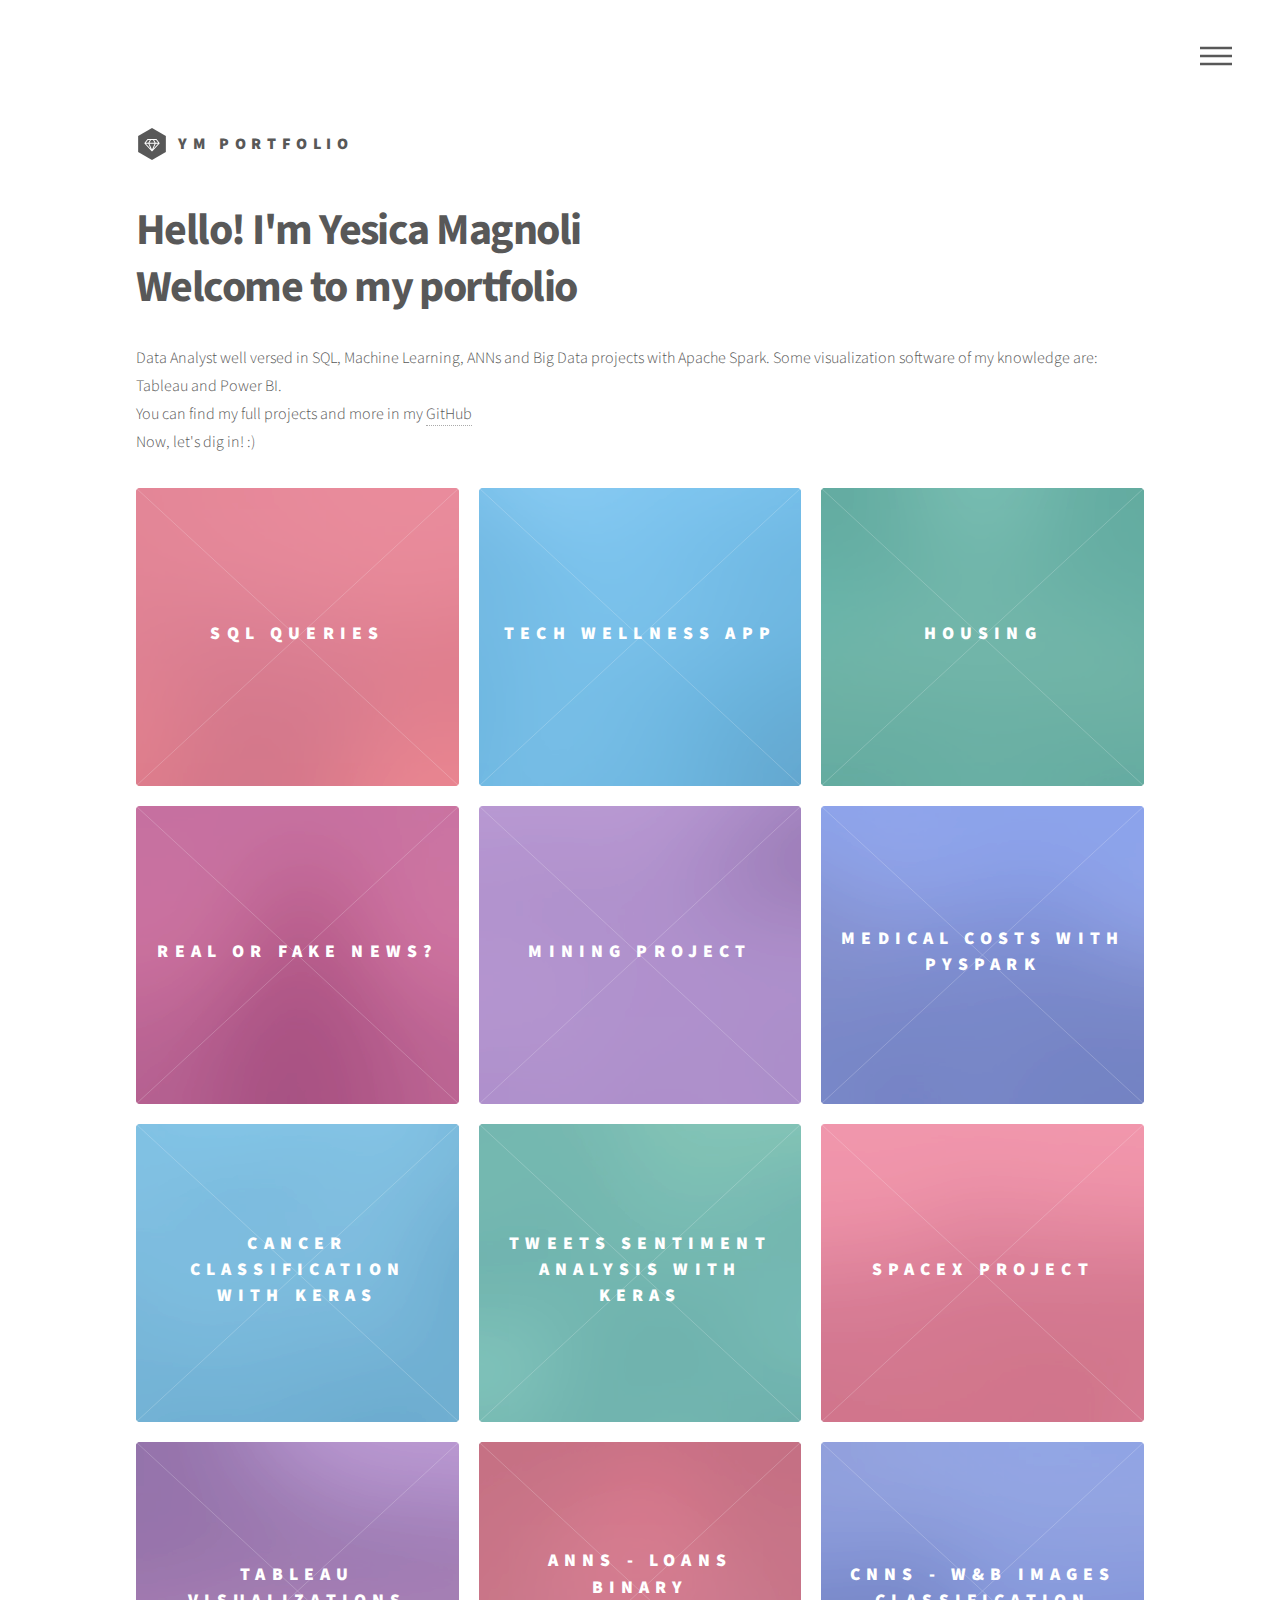
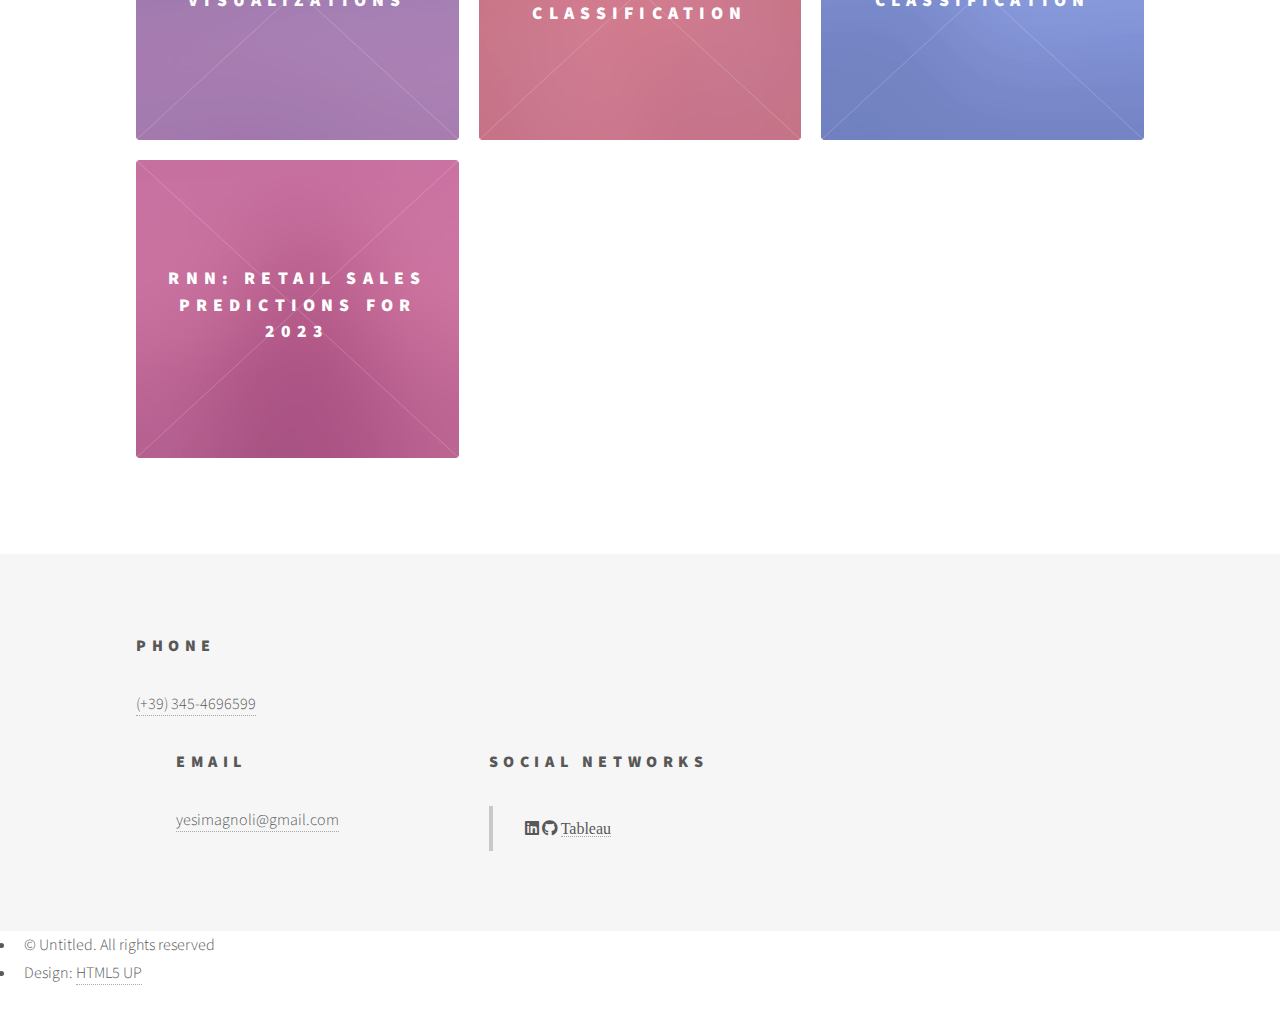
==== index.html @ 91a892dd "Page" ====
<!DOCTYPE HTML>
<!--
	Phantom by HTML5 UP
	html5up.net | @ajlkn
	Free for personal and commercial use under the CCA 3.0 license (html5up.net/license)
-->
<html>
	<head>
		<title>Yesica Magnoli Portfolio</title>
		<meta charset="utf-8" />
		<meta name="viewport" content="width=device-width, initial-scale=1, user-scalable=no" />
		<link rel="stylesheet" href="assets/css/main.css" />
		<noscript><link rel="stylesheet" href="assets/css/noscript.css" /></noscript>
	</head>
	<body class="is-preload">
		<!-- Wrapper -->
			<div id="wrapper">

				<!-- Header -->
					<header id="header">
						<div class="inner">

							<!-- Logo -->
								<a href="index.html" class="logo">
									<span class="symbol"><img src="images/logo.svg" alt="" /></span><span class="title">YM Portfolio</span>
								</a>

							<!-- Nav -->
								<nav>
									<ul>
										<li><a href="#menu">Menu</a></li>
									</ul>
								</nav>

						</div>
					</header>

				<!-- Menu -->
					<nav id="menu">
						<h2>Menu</h2>
						<ul>
							<li><a href="index.html">Home</a></li>
							<li><a href="generic.html">About Me</a></li>
						</ul>
					</nav>

				<!-- Main -->
					<div id="main">
						<div class="inner">
							<header>
								<h1>Hello! I'm Yesica Magnoli<br />
									Welcome to my portfolio</h1>
								<p>Data Analyst well versed in SQL, Machine Learning, ANNs and Big Data projects with Apache Spark. Some visualization software of my knowledge are: Tableau and Power BI. <br />
								   You can find my full projects and more in my  <a href="https://github.com/Yesimg">GitHub</a> <br />
								   Now, let's dig in! :)</p>
							</header>
							<section class="tiles">
								<article class="style1">
									<span class="image">
										<img src="images/pic01.jpg" alt="" />
									</span>
									<a href="https://github.com/Yesimg/SQL_ChicagoCity/blob/main/ChicagoCity_queries.ipynb">
										<h2>SQL queries</h2>
										<div class="content">
											<p>In this project, I executed SQL queries, create a temporary view and a store procedure to get insights from 3 different databases from Chicago's Data Portal. </p>
										</div>
									</a>
								</article>
								<article class="style2">
									<span class="image">
										<img src="images/pic02.jpg" alt="" />
									</span>
									<a href="https://www.canva.com/design/DAFQISR_70w/aZ9Xr3M0zJnfP-_4Nzmlng/view?website#4:tech-wellness-app-to-be-your-best">
										<h2>Tech Wellness App</h2>
										<div class="content">
											<p>To discover new growth opportunities for the company, I analized some smart devices to gain insight into how consumers are using them. <br />
											Please, follow the link at the end of the presentation to access to the full project in GitHub.	
											</p> 
										</div>
									</a>
								</article>
								<article class="style3">
									<span class="image">
										<img src="images/pic03.jpg" alt="" />
									</span>
									<a href="https://www.canva.com/design/DAFQI4c5pAg/3-Zy1p-jONDbhil_pax_Xg/view?utm_content=DAFQI4c5pAg&utm_campaign=designshare&utm_medium=link&utm_source=publishsharelink">
										<h2>Housing</h2>
										<div class="content">
											<p>In this project, I made an ANNs to predict houses price with Keras. I used EDA, Feature Engineering and Preprocessing techniques as well as some visualization techniques such as maps with Folium library to do some exploration.</p>
										</div>
									</a>
								</article>
								<article class="style4">
									<span class="image">
										<img src="images/pic04.jpg" alt="" />
									</span>
									<a href="https://github.com/Yesimg/Fake-Real-News_NLP">
										<h2>Real or Fake News?</h2>
										<div class="content">
											<p>This is a classification project and used some NLP Analysis. The objective was to develop a machine learning model to identify when a news article might be fake news.</p>
										</div>
									</a>
								</article>
								<article class="style5">
									<span class="image">
										<img src="images/pic05.jpg" alt="" />
									</span>
									<a href="https://github.com/Yesimg/Mining-Project/blob/main/Mining-Quality-Prediction_.ipynb">
										<h2>Mining Project</h2>
										<div class="content">
											<p>Mining Quality using Machine & Deep Learning to predict the % of Silica Concentrate in the iron ore concentrate per minute.</p>
										</div>
									</a>
								</article>
								<article class="style6">
									<span class="image">
										<img src="images/pic06.jpg" alt="" />
									</span>
									<a href="https://github.com/Yesimg/Projects_with_PySparks/blob/main/Spark-MLib-Binary-Class-Case.ipynb">
										<h2>Medical costs with PySpark</h2>
										<div class="content">
											<p>This project was made in Databricks using PySpark, MLlib and SQL's spark functions. It is a Binary Classification Problem where we tried to predict if the a person's medical costs would be higher of 50.000$ or not.</p>
										</div>
									</a>
								</article>
								<article class="style2">
									<span class="image">
										<img src="images/pic07.jpg" alt="" />
									</span>
									<a href="https://github.com/Yesimg/Keras_Classification">
										<h2>Cancer Classification with Keras</h2>
										<div class="content">
											<p>Based in a real dataset of cell from breast mass, the objective was to predict Bening or Malignant cells</p>
										</div>
									</a>
								</article>
								<article class="style3">
									<span class="image">
										<img src="images/pic08.jpg" alt="" />
									</span>
									<a href="https://github.com/Yesimg/NLP_practices">
										<h2>Tweets Sentiment Analysis with Keras</h2>
										<div class="content">
											<p>In this project I used further NLP analysis. Given a message and an entity, the task is to judge the sentiment of the message about the entity. I used ANNs for prediction</p>
										</div>
									</a>
								</article>
								<article class="style1">
									<span class="image">
										<img src="images/pic09.jpg" alt="" />
									</span>
									<a href="https://github.com/Yesimg/SpaceX_Project">
										<h2>SpaceX Project</h2>
										<div class="content">
											<p>This was my final project for the IBM Data Science certification. I made EDA with SQL and interactive visual analytics using Folium and Plotly Dash. Finally, performed predictive analysis using classification models </p>
										</div>
									</a>
								</article>
								<article class="style5">
									<span class="image">
										<img src="images/pic10.jpg" alt="" />
									</span>
									<a href="https://public.tableau.com/app/profile/yesica1402">
										<h2>Tableau Visualizations</h2>
										<div class="content">
											<p>This is my Tableau profile where you can find my visualization's projects.</p>
										</div>
									</a>
								</article>
								<article class="style1">
									<span class="image">
										<img src="images/pic11.jpg" alt="" />
									</span>
									<a href="https://github.com/Yesimg/Keras_Classification/blob/main/Loans-Keras-Project-Exercise.ipynb">
										<h2>ANNs - Loans Binary Classification </h2>
										<div class="content">
											<p>This was my first project regards to Deep Learning course. The overall goal is to predict if people are going to fully paid their loans or not (it is a binary class problem). </p>
										</div>
									</a>
								</article>
								<article class="style6">
									<span class="image">
										<img src="images/pic12.jpg" alt="" />
									</span>
									<a href="https://github.com/Yesimg/Keras_Classification/blob/main/Keras-CNN-MNIST.ipynb">
										<h2>CNNs - W&B Images Classification </h2>
										<div class="content">
											<p>This is an activity using Convulsional Neural Network where we try to predict the number of a given image. </p>
										</div>
									</a>
								</article>
								<article class="style4">
									<span class="image">
										<img src="images/pic04.jpg" alt="" />
									</span>
									<a href="https://github.com/Yesimg/RNN/blob/main/RNN-Retail-Sales.ipynb">
										<h2>RNN: Retail Sales Predictions for 2023</h2>
										<div class="content">
											<p>This is a Recurrent Neural Network project to predict the sales in 2023 from Monthly Retail Trade Survey: Clothing and Clothing Accessory Stores </p>
										</div>
									</a>
									
								</article>
									</a>
								</article>
							</section>
						</div>
					</div>

				<!-- Footer -->
					<footer id="footer">
						<div class="inner">
							<section>
								<h3>Phone</h3>
								<p><a href="#">(+39) 345-4696599</a></p>
								<p></p>	
							</section>
							<section>
								<h3>Email</h3>
								<p><a href="#">yesimagnoli@gmail.com</a></p>
							</section>
							<section>

								<h3>Social Networks</h3> 					
								<div class="icons alt">
									<blockquote>
									<a href="https://www.linkedin.com/in/yesica-magnoli/" class="icon brands alt fa-linkedin"><span class="label">LinkedIn</span></a>
									<a href="https://github.com/Yesimg" class="icon brands alt fa-github"><span class="label">GitHub</span></a>
									<a href="https://public.tableau.com/app/profile/yesica1402" class="fab fa-tableau"><span class="label">Tableau</span></a>
									
									</blockquote>
								</div>
							</section>
					</footer>

				<!-- Copyright -->
						<div id="copyright">
							<ul><li>&copy; Untitled. All rights reserved</li><li>Design: <a href="http://html5up.net">HTML5 UP</a></li></ul>
						</div>

			</div>

		<!-- Scripts -->
			<script src="assets/js/jquery.min.js"></script>
			<script src="assets/js/browser.min.js"></script>
			<script src="assets/js/breakpoints.min.js"></script>
			<script src="assets/js/util.js"></script>
			<script src="assets/js/main.js"></script>

	</body>
</html>
---- assets/css/main.css ----
@import url(fontawesome-all.min.css);
@import url("https://fonts.googleapis.com/css?family=Source+Sans+Pro:300,700,900");

/*
	Phantom by HTML5 UP
	html5up.net | @ajlkn
	Free for personal and commercial use under the CCA 3.0 license (html5up.net/license)
*/

html, body, div, span, applet, object,
iframe, h1, h2, h3, h4, h5, h6, p, blockquote,
pre, a, abbr, acronym, address, big, cite,
code, del, dfn, em, img, ins, kbd, q, s, samp,
small, strike, strong, sub, sup, tt, var, b,
u, i, center, dl, dt, dd, ol, ul, li, fieldset,
form, label, legend, table, caption, tbody,
tfoot, thead, tr, th, td, article, aside,
canvas, details, embed, figure, figcaption,
footer, header, hgroup, menu, nav, output, ruby,
section, summary, time, mark, audio, video {
	margin: 0;
	padding: 0;
	border: 0;
	font-size: 100%;
	font: inherit;
	vertical-align: baseline;}

article, aside, details, figcaption, figure,
footer, header, hgroup, menu, nav, section {
	display: block;}

body {
	line-height: 1;
}

ol, ul {
	list-style: none;
}

blockquote, q {
	quotes: none;
}

	blockquote:before, blockquote:after, q:before, q:after {
		content: '';
		content: none;
	}

table {
	border-collapse: collapse;
	border-spacing: 0;
}

body {
	-webkit-text-size-adjust: none;
}

mark {
	background-color: transparent;
	color: inherit;
}

input::-moz-focus-inner {
	border: 0;
	padding: 0;
}

input, select, textarea {
	-moz-appearance: none;
	-webkit-appearance: none;
	-ms-appearance: none;
	appearance: none;
}

/* Basic */

	@-ms-viewport {
		width: device-width;
	}

	body {
		-ms-overflow-style: scrollbar;
	}

	@media screen and (max-width: 480px) {

		html, body {
			min-width: 320px;
		}

	}

	html {
		box-sizing: border-box;
	}

	*, *:before, *:after {
		box-sizing: inherit;
	}

	body {
		background: #ffffff;
	}

		body.is-preload *, body.is-preload *:before, body.is-preload *:after {
			-moz-animation: none !important;
			-webkit-animation: none !important;
			-ms-animation: none !important;
			animation: none !important;
			-moz-transition: none !important;
			-webkit-transition: none !important;
			-ms-transition: none !important;
			transition: none !important;
		}

/* Type */

	body, input, select, textarea {
		color: #585858;
		font-family: "Source Sans Pro", Helvetica, sans-serif;
		font-size: 16pt;
		font-weight: 300;
		line-height: 1.75;
	}

		@media screen and (max-width: 1680px) {

			body, input, select, textarea {
				font-size: 14pt;
			}

		}

		@media screen and (max-width: 1280px) {

			body, input, select, textarea {
				font-size: 12pt;
			}

		}

	a {
		-moz-transition: border-bottom-color 0.2s ease, color 0.2s ease;
		-webkit-transition: border-bottom-color 0.2s ease, color 0.2s ease;
		-ms-transition: border-bottom-color 0.2s ease, color 0.2s ease;
		transition: border-bottom-color 0.2s ease, color 0.2s ease;
		text-decoration: none;
		color: #585858;
		border-bottom: dotted 1px rgba(88, 88, 88, 0.5);
	}

		a:hover {
			border-bottom-color: transparent;
			color: #f2849e !important;
		}

	strong, b {
		font-weight: 900;
	}

	em, i {
		font-style: italic;
	}

	p {
		margin: 0 0 2em 0;
	}

	h1 {
		font-size: 2.75em;
		font-weight: 700;
		line-height: 1.3;
		margin: 0 0 1em 0;
		letter-spacing: -0.035em;
	}

		h1 a {
			color: inherit;
		}

		@media screen and (max-width: 736px) {

			h1 {
				font-size: 2em;
				margin: 0 0 1em 0;
			}

		}

		@media screen and (max-width: 360px) {

			h1 {
				font-size: 1.75em;
			}

		}

	h2, h3, h4, h5, h6 {
		font-weight: 900;
		line-height: 1.5;
		margin: 0 0 2em 0;
		text-transform: uppercase;
		letter-spacing: 0.35em;
	}

		h2 a, h3 a, h4 a, h5 a, h6 a {
			color: inherit;
		}

	h2 {
		font-size: 1.1em;
	}

	h3 {
		font-size: 1em;
	}

	h4 {
		font-size: 0.8em;
	}

	h5 {
		font-size: 0.8em;
	}

	h6 {
		font-size: 0.8em;
	}

	@media screen and (max-width: 980px) {

		h1 br, h2 br, h3 br, h4 br, h5 br, h6 br {
			display: none;
		}

	}

	@media screen and (max-width: 736px) {

		h2 {
			font-size: 1em;
		}

		h3 {
			font-size: 0.8em;
		}

	}

	sub {
		font-size: 0.8em;
		position: relative;
		top: 0.5em;
	}

	sup {
		font-size: 0.8em;
		position: relative;
		top: -0.5em;
	}

	blockquote {
		border-left: solid 4px #c9c9c9;
		font-style: italic;
		margin: 0 0 2em 0;
		padding: 0.5em 0 0.5em 2em;
	}

	code {
		background: rgba(144, 144, 144, 0.075);
		border-radius: 4px;
		border: solid 1px #c9c9c9;
		font-family: "Courier New", monospace;
		font-size: 0.9em;
		margin: 0 0.25em;
		padding: 0.25em 0.65em;
	}

	pre {
		-webkit-overflow-scrolling: touch;
		font-family: "Courier New", monospace;
		font-size: 0.9em;
		margin: 0 0 2em 0;
	}

		pre code {
			display: block;
			line-height: 1.75;
			padding: 1em 1.5em;
			overflow-x: auto;
		}

	hr {
		border: 0;
		border-bottom: solid 1px #c9c9c9;
		margin: 2em 0;
	}

		hr.major {
			margin: 3em 0;
		}

	.align-left {
		text-align: left;
	}

	.align-center {
		text-align: center;
	}

	.align-right {
		text-align: right;
	}

/* Row */

	.row {
		display: flex;
		flex-wrap: wrap;
		box-sizing: border-box;
		align-items: stretch;
	}

		.row > * {
			box-sizing: border-box;
		}

		.row.gtr-uniform > * > :last-child {
			margin-bottom: 0;
		}

		.row.aln-left {
			justify-content: flex-start;
		}

		.row.aln-center {
			justify-content: center;
		}

		.row.aln-right {
			justify-content: flex-end;
		}

		.row.aln-top {
			align-items: flex-start;
		}

		.row.aln-middle {
			align-items: center;
		}

		.row.aln-bottom {
			align-items: flex-end;
		}

		.row > .imp {
			order: -1;
		}

		.row > .col-1 {
			width: 8.33333%;
		}

		.row > .off-1 {
			margin-left: 8.33333%;
		}

		.row > .col-2 {
			width: 16.66667%;
		}

		.row > .off-2 {
			margin-left: 16.66667%;
		}

		.row > .col-3 {
			width: 25%;
		}

		.row > .off-3 {
			margin-left: 25%;
		}

		.row > .col-4 {
			width: 33.33333%;
		}

		.row > .off-4 {
			margin-left: 33.33333%;
		}

		.row > .col-5 {
			width: 41.66667%;
		}

		.row > .off-5 {
			margin-left: 41.66667%;
		}

		.row > .col-6 {
			width: 50%;
		}

		.row > .off-6 {
			margin-left: 50%;
		}

		.row > .col-7 {
			width: 58.33333%;
		}

		.row > .off-7 {
			margin-left: 58.33333%;
		}

		.row > .col-8 {
			width: 66.66667%;
		}

		.row > .off-8 {
			margin-left: 66.66667%;
		}

		.row > .col-9 {
			width: 75%;
		}

		.row > .off-9 {
			margin-left: 75%;
		}

		.row > .col-10 {
			width: 83.33333%;
		}

		.row > .off-10 {
			margin-left: 83.33333%;
		}

		.row > .col-11 {
			width: 91.66667%;
		}

		.row > .off-11 {
			margin-left: 91.66667%;
		}

		.row > .col-12 {
			width: 100%;
		}

		.row > .off-12 {
			margin-left: 100%;
		}

		.row.gtr-0 {
			margin-top: 0;
			margin-left: 0em;
		}

			.row.gtr-0 > * {
				padding: 0 0 0 0em;
			}

			.row.gtr-0.gtr-uniform {
				margin-top: 0em;
			}

				.row.gtr-0.gtr-uniform > * {
					padding-top: 0em;
				}

		.row.gtr-25 {
			margin-top: 0;
			margin-left: -0.5em;
		}

			.row.gtr-25 > * {
				padding: 0 0 0 0.5em;
			}

			.row.gtr-25.gtr-uniform {
				margin-top: -0.5em;
			}

				.row.gtr-25.gtr-uniform > * {
					padding-top: 0.5em;
				}

		.row.gtr-50 {
			margin-top: 0;
			margin-left: -1em;
		}

			.row.gtr-50 > * {
				padding: 0 0 0 1em;
			}

			.row.gtr-50.gtr-uniform {
				margin-top: -1em;
			}

				.row.gtr-50.gtr-uniform > * {
					padding-top: 1em;
				}

		.row {
			margin-top: 0;
			margin-left: -2em;
		}

			.row > * {
				padding: 0 0 0 2em;
			}

			.row.gtr-uniform {
				margin-top: -2em;
			}

				.row.gtr-uniform > * {
					padding-top: 2em;
				}

		.row.gtr-150 {
			margin-top: 0;
			margin-left: -3em;
		}

			.row.gtr-150 > * {
				padding: 0 0 0 3em;
			}

			.row.gtr-150.gtr-uniform {
				margin-top: -3em;
			}

				.row.gtr-150.gtr-uniform > * {
					padding-top: 3em;
				}

		.row.gtr-200 {
			margin-top: 0;
			margin-left: -4em;
		}

			.row.gtr-200 > * {
				padding: 0 0 0 4em;
			}

			.row.gtr-200.gtr-uniform {
				margin-top: -4em;
			}

				.row.gtr-200.gtr-uniform > * {
					padding-top: 4em;
				}

		@media screen and (max-width: 1680px) {

			.row {
				display: flex;
				flex-wrap: wrap;
				box-sizing: border-box;
				align-items: stretch;
			}

				.row > * {
					box-sizing: border-box;
				}

				.row.gtr-uniform > * > :last-child {
					margin-bottom: 0;
				}

				.row.aln-left {
					justify-content: flex-start;
				}

				.row.aln-center {
					justify-content: center;
				}

				.row.aln-right {
					justify-content: flex-end;
				}

				.row.aln-top {
					align-items: flex-start;
				}

				.row.aln-middle {
					align-items: center;
				}

				.row.aln-bottom {
					align-items: flex-end;
				}

				.row > .imp-xlarge {
					order: -1;
				}

				.row > .col-1-xlarge {
					width: 8.33333%;
				}

				.row > .off-1-xlarge {
					margin-left: 8.33333%;
				}

				.row > .col-2-xlarge {
					width: 16.66667%;
				}

				.row > .off-2-xlarge {
					margin-left: 16.66667%;
				}

				.row > .col-3-xlarge {
					width: 25%;
				}

				.row > .off-3-xlarge {
					margin-left: 25%;
				}

				.row > .col-4-xlarge {
					width: 33.33333%;
				}

				.row > .off-4-xlarge {
					margin-left: 33.33333%;
				}

				.row > .col-5-xlarge {
					width: 41.66667%;
				}

				.row > .off-5-xlarge {
					margin-left: 41.66667%;
				}

				.row > .col-6-xlarge {
					width: 50%;
				}

				.row > .off-6-xlarge {
					margin-left: 50%;
				}

				.row > .col-7-xlarge {
					width: 58.33333%;
				}

				.row > .off-7-xlarge {
					margin-left: 58.33333%;
				}

				.row > .col-8-xlarge {
					width: 66.66667%;
				}

				.row > .off-8-xlarge {
					margin-left: 66.66667%;
				}

				.row > .col-9-xlarge {
					width: 75%;
				}

				.row > .off-9-xlarge {
					margin-left: 75%;
				}

				.row > .col-10-xlarge {
					width: 83.33333%;
				}

				.row > .off-10-xlarge {
					margin-left: 83.33333%;
				}

				.row > .col-11-xlarge {
					width: 91.66667%;
				}

				.row > .off-11-xlarge {
					margin-left: 91.66667%;
				}

				.row > .col-12-xlarge {
					width: 100%;
				}

				.row > .off-12-xlarge {
					margin-left: 100%;
				}

				.row.gtr-0 {
					margin-top: 0;
					margin-left: 0em;
				}

					.row.gtr-0 > * {
						padding: 0 0 0 0em;
					}

					.row.gtr-0.gtr-uniform {
						margin-top: 0em;
					}

						.row.gtr-0.gtr-uniform > * {
							padding-top: 0em;
						}

				.row.gtr-25 {
					margin-top: 0;
					margin-left: -0.5em;
				}

					.row.gtr-25 > * {
						padding: 0 0 0 0.5em;
					}

					.row.gtr-25.gtr-uniform {
						margin-top: -0.5em;
					}

						.row.gtr-25.gtr-uniform > * {
							padding-top: 0.5em;
						}

				.row.gtr-50 {
					margin-top: 0;
					margin-left: -1em;
				}

					.row.gtr-50 > * {
						padding: 0 0 0 1em;
					}

					.row.gtr-50.gtr-uniform {
						margin-top: -1em;
					}

						.row.gtr-50.gtr-uniform > * {
							padding-top: 1em;
						}

				.row {
					margin-top: 0;
					margin-left: -2em;
				}

					.row > * {
						padding: 0 0 0 2em;
					}

					.row.gtr-uniform {
						margin-top: -2em;
					}

						.row.gtr-uniform > * {
							padding-top: 2em;
						}

				.row.gtr-150 {
					margin-top: 0;
					margin-left: -3em;
				}

					.row.gtr-150 > * {
						padding: 0 0 0 3em;
					}

					.row.gtr-150.gtr-uniform {
						margin-top: -3em;
					}

						.row.gtr-150.gtr-uniform > * {
							padding-top: 3em;
						}

				.row.gtr-200 {
					margin-top: 0;
					margin-left: -4em;
				}

					.row.gtr-200 > * {
						padding: 0 0 0 4em;
					}

					.row.gtr-200.gtr-uniform {
						margin-top: -4em;
					}

						.row.gtr-200.gtr-uniform > * {
							padding-top: 4em;
						}

		}

		@media screen and (max-width: 1280px) {

			.row {
				display: flex;
				flex-wrap: wrap;
				box-sizing: border-box;
				align-items: stretch;
			}

				.row > * {
					box-sizing: border-box;
				}

				.row.gtr-uniform > * > :last-child {
					margin-bottom: 0;
				}

				.row.aln-left {
					justify-content: flex-start;
				}

				.row.aln-center {
					justify-content: center;
				}

				.row.aln-right {
					justify-content: flex-end;
				}

				.row.aln-top {
					align-items: flex-start;
				}

				.row.aln-middle {
					align-items: center;
				}

				.row.aln-bottom {
					align-items: flex-end;
				}

				.row > .imp-large {
					order: -1;
				}

				.row > .col-1-large {
					width: 8.33333%;
				}

				.row > .off-1-large {
					margin-left: 8.33333%;
				}

				.row > .col-2-large {
					width: 16.66667%;
				}

				.row > .off-2-large {
					margin-left: 16.66667%;
				}

				.row > .col-3-large {
					width: 25%;
				}

				.row > .off-3-large {
					margin-left: 25%;
				}

				.row > .col-4-large {
					width: 33.33333%;
				}

				.row > .off-4-large {
					margin-left: 33.33333%;
				}

				.row > .col-5-large {
					width: 41.66667%;
				}

				.row > .off-5-large {
					margin-left: 41.66667%;
				}

				.row > .col-6-large {
					width: 50%;
				}

				.row > .off-6-large {
					margin-left: 50%;
				}

				.row > .col-7-large {
					width: 58.33333%;
				}

				.row > .off-7-large {
					margin-left: 58.33333%;
				}

				.row > .col-8-large {
					width: 66.66667%;
				}

				.row > .off-8-large {
					margin-left: 66.66667%;
				}

				.row > .col-9-large {
					width: 75%;
				}

				.row > .off-9-large {
					margin-left: 75%;
				}

				.row > .col-10-large {
					width: 83.33333%;
				}

				.row > .off-10-large {
					margin-left: 83.33333%;
				}

				.row > .col-11-large {
					width: 91.66667%;
				}

				.row > .off-11-large {
					margin-left: 91.66667%;
				}

				.row > .col-12-large {
					width: 100%;
				}

				.row > .off-12-large {
					margin-left: 100%;
				}

				.row.gtr-0 {
					margin-top: 0;
					margin-left: 0em;
				}

					.row.gtr-0 > * {
						padding: 0 0 0 0em;
					}

					.row.gtr-0.gtr-uniform {
						margin-top: 0em;
					}

						.row.gtr-0.gtr-uniform > * {
							padding-top: 0em;
						}

				.row.gtr-25 {
					margin-top: 0;
					margin-left: -0.5em;
				}

					.row.gtr-25 > * {
						padding: 0 0 0 0.5em;
					}

					.row.gtr-25.gtr-uniform {
						margin-top: -0.5em;
					}

						.row.gtr-25.gtr-uniform > * {
							padding-top: 0.5em;
						}

				.row.gtr-50 {
					margin-top: 0;
					margin-left: -1em;
				}

					.row.gtr-50 > * {
						padding: 0 0 0 1em;
					}

					.row.gtr-50.gtr-uniform {
						margin-top: -1em;
					}

						.row.gtr-50.gtr-uniform > * {
							padding-top: 1em;
						}

				.row {
					margin-top: 0;
					margin-left: -2em;
				}

					.row > * {
						padding: 0 0 0 2em;
					}

					.row.gtr-uniform {
						margin-top: -2em;
					}

						.row.gtr-uniform > * {
							padding-top: 2em;
						}

				.row.gtr-150 {
					margin-top: 0;
					margin-left: -3em;
				}

					.row.gtr-150 > * {
						padding: 0 0 0 3em;
					}

					.row.gtr-150.gtr-uniform {
						margin-top: -3em;
					}

						.row.gtr-150.gtr-uniform > * {
							padding-top: 3em;
						}

				.row.gtr-200 {
					margin-top: 0;
					margin-left: -4em;
				}

					.row.gtr-200 > * {
						padding: 0 0 0 4em;
					}

					.row.gtr-200.gtr-uniform {
						margin-top: -4em;
					}

						.row.gtr-200.gtr-uniform > * {
							padding-top: 4em;
						}

		}

		@media screen and (max-width: 980px) {

			.row {
				display: flex;
				flex-wrap: wrap;
				box-sizing: border-box;
				align-items: stretch;
			}

				.row > * {
					box-sizing: border-box;
				}

				.row.gtr-uniform > * > :last-child {
					margin-bottom: 0;
				}

				.row.aln-left {
					justify-content: flex-start;
				}

				.row.aln-center {
					justify-content: center;
				}

				.row.aln-right {
					justify-content: flex-end;
				}

				.row.aln-top {
					align-items: flex-start;
				}

				.row.aln-middle {
					align-items: center;
				}

				.row.aln-bottom {
					align-items: flex-end;
				}

				.row > .imp-medium {
					order: -1;
				}

				.row > .col-1-medium {
					width: 8.33333%;
				}

				.row > .off-1-medium {
					margin-left: 8.33333%;
				}

				.row > .col-2-medium {
					width: 16.66667%;
				}

				.row > .off-2-medium {
					margin-left: 16.66667%;
				}

				.row > .col-3-medium {
					width: 25%;
				}

				.row > .off-3-medium {
					margin-left: 25%;
				}

				.row > .col-4-medium {
					width: 33.33333%;
				}

				.row > .off-4-medium {
					margin-left: 33.33333%;
				}

				.row > .col-5-medium {
					width: 41.66667%;
				}

				.row > .off-5-medium {
					margin-left: 41.66667%;
				}

				.row > .col-6-medium {
					width: 50%;
				}

				.row > .off-6-medium {
					margin-left: 50%;
				}

				.row > .col-7-medium {
					width: 58.33333%;
				}

				.row > .off-7-medium {
					margin-left: 58.33333%;
				}

				.row > .col-8-medium {
					width: 66.66667%;
				}

				.row > .off-8-medium {
					margin-left: 66.66667%;
				}

				.row > .col-9-medium {
					width: 75%;
				}

				.row > .off-9-medium {
					margin-left: 75%;
				}

				.row > .col-10-medium {
					width: 83.33333%;
				}

				.row > .off-10-medium {
					margin-left: 83.33333%;
				}

				.row > .col-11-medium {
					width: 91.66667%;
				}

				.row > .off-11-medium {
					margin-left: 91.66667%;
				}

				.row > .col-12-medium {
					width: 100%;
				}

				.row > .off-12-medium {
					margin-left: 100%;
				}

				.row.gtr-0 {
					margin-top: 0;
					margin-left: 0em;
				}

					.row.gtr-0 > * {
						padding: 0 0 0 0em;
					}

					.row.gtr-0.gtr-uniform {
						margin-top: 0em;
					}

						.row.gtr-0.gtr-uniform > * {
							padding-top: 0em;
						}

				.row.gtr-25 {
					margin-top: 0;
					margin-left: -0.375em;
				}

					.row.gtr-25 > * {
						padding: 0 0 0 0.375em;
					}

					.row.gtr-25.gtr-uniform {
						margin-top: -0.375em;
					}

						.row.gtr-25.gtr-uniform > * {
							padding-top: 0.375em;
						}

				.row.gtr-50 {
					margin-top: 0;
					margin-left: -0.75em;
				}

					.row.gtr-50 > * {
						padding: 0 0 0 0.75em;
					}

					.row.gtr-50.gtr-uniform {
						margin-top: -0.75em;
					}

						.row.gtr-50.gtr-uniform > * {
							padding-top: 0.75em;
						}

				.row {
					margin-top: 0;
					margin-left: -1.5em;
				}

					.row > * {
						padding: 0 0 0 1.5em;
					}

					.row.gtr-uniform {
						margin-top: -1.5em;
					}

						.row.gtr-uniform > * {
							padding-top: 1.5em;
						}

				.row.gtr-150 {
					margin-top: 0;
					margin-left: -2.25em;
				}

					.row.gtr-150 > * {
						padding: 0 0 0 2.25em;
					}

					.row.gtr-150.gtr-uniform {
						margin-top: -2.25em;
					}

						.row.gtr-150.gtr-uniform > * {
							padding-top: 2.25em;
						}

				.row.gtr-200 {
					margin-top: 0;
					margin-left: -3em;
				}

					.row.gtr-200 > * {
						padding: 0 0 0 3em;
					}

					.row.gtr-200.gtr-uniform {
						margin-top: -3em;
					}

						.row.gtr-200.gtr-uniform > * {
							padding-top: 3em;
						}

		}

		@media screen and (max-width: 736px) {

			.row {
				display: flex;
				flex-wrap: wrap;
				box-sizing: border-box;
				align-items: stretch;
			}

				.row > * {
					box-sizing: border-box;
				}

				.row.gtr-uniform > * > :last-child {
					margin-bottom: 0;
				}

				.row.aln-left {
					justify-content: flex-start;
				}

				.row.aln-center {
					justify-content: center;
				}

				.row.aln-right {
					justify-content: flex-end;
				}

				.row.aln-top {
					align-items: flex-start;
				}

				.row.aln-middle {
					align-items: center;
				}

				.row.aln-bottom {
					align-items: flex-end;
				}

				.row > .imp-small {
					order: -1;
				}

				.row > .col-1-small {
					width: 8.33333%;
				}

				.row > .off-1-small {
					margin-left: 8.33333%;
				}

				.row > .col-2-small {
					width: 16.66667%;
				}

				.row > .off-2-small {
					margin-left: 16.66667%;
				}

				.row > .col-3-small {
					width: 25%;
				}

				.row > .off-3-small {
					margin-left: 25%;
				}

				.row > .col-4-small {
					width: 33.33333%;
				}

				.row > .off-4-small {
					margin-left: 33.33333%;
				}

				.row > .col-5-small {
					width: 41.66667%;
				}

				.row > .off-5-small {
					margin-left: 41.66667%;
				}

				.row > .col-6-small {
					width: 50%;
				}

				.row > .off-6-small {
					margin-left: 50%;
				}

				.row > .col-7-small {
					width: 58.33333%;
				}

				.row > .off-7-small {
					margin-left: 58.33333%;
				}

				.row > .col-8-small {
					width: 66.66667%;
				}

				.row > .off-8-small {
					margin-left: 66.66667%;
				}

				.row > .col-9-small {
					width: 75%;
				}

				.row > .off-9-small {
					margin-left: 75%;
				}

				.row > .col-10-small {
					width: 83.33333%;
				}

				.row > .off-10-small {
					margin-left: 83.33333%;
				}

				.row > .col-11-small {
					width: 91.66667%;
				}

				.row > .off-11-small {
					margin-left: 91.66667%;
				}

				.row > .col-12-small {
					width: 100%;
				}

				.row > .off-12-small {
					margin-left: 100%;
				}

				.row.gtr-0 {
					margin-top: 0;
					margin-left: 0em;
				}

					.row.gtr-0 > * {
						padding: 0 0 0 0em;
					}

					.row.gtr-0.gtr-uniform {
						margin-top: 0em;
					}

						.row.gtr-0.gtr-uniform > * {
							padding-top: 0em;
						}

				.row.gtr-25 {
					margin-top: 0;
					margin-left: -0.25em;
				}

					.row.gtr-25 > * {
						padding: 0 0 0 0.25em;
					}

					.row.gtr-25.gtr-uniform {
						margin-top: -0.25em;
					}

						.row.gtr-25.gtr-uniform > * {
							padding-top: 0.25em;
						}

				.row.gtr-50 {
					margin-top: 0;
					margin-left: -0.5em;
				}

					.row.gtr-50 > * {
						padding: 0 0 0 0.5em;
					}

					.row.gtr-50.gtr-uniform {
						margin-top: -0.5em;
					}

						.row.gtr-50.gtr-uniform > * {
							padding-top: 0.5em;
						}

				.row {
					margin-top: 0;
					margin-left: -1em;
				}

					.row > * {
						padding: 0 0 0 1em;
					}

					.row.gtr-uniform {
						margin-top: -1em;
					}

						.row.gtr-uniform > * {
							padding-top: 1em;
						}

				.row.gtr-150 {
					margin-top: 0;
					margin-left: -1.5em;
				}

					.row.gtr-150 > * {
						padding: 0 0 0 1.5em;
					}

					.row.gtr-150.gtr-uniform {
						margin-top: -1.5em;
					}

						.row.gtr-150.gtr-uniform > * {
							padding-top: 1.5em;
						}

				.row.gtr-200 {
					margin-top: 0;
					margin-left: -2em;
				}

					.row.gtr-200 > * {
						padding: 0 0 0 2em;
					}

					.row.gtr-200.gtr-uniform {
						margin-top: -2em;
					}

						.row.gtr-200.gtr-uniform > * {
							padding-top: 2em;
						}

		}

		@media screen and (max-width: 480px) {

			.row {
				display: flex;
				flex-wrap: wrap;
				box-sizing: border-box;
				align-items: stretch;
			}

				.row > * {
					box-sizing: border-box;
				}

				.row.gtr-uniform > * > :last-child {
					margin-bottom: 0;
				}

				.row.aln-left {
					justify-content: flex-start;
				}

				.row.aln-center {
					justify-content: center;
				}

				.row.aln-right {
					justify-content: flex-end;
				}

				.row.aln-top {
					align-items: flex-start;
				}

				.row.aln-middle {
					align-items: center;
				}

				.row.aln-bottom {
					align-items: flex-end;
				}

				.row > .imp-xsmall {
					order: -1;
				}

				.row > .col-1-xsmall {
					width: 8.33333%;
				}

				.row > .off-1-xsmall {
					margin-left: 8.33333%;
				}

				.row > .col-2-xsmall {
					width: 16.66667%;
				}

				.row > .off-2-xsmall {
					margin-left: 16.66667%;
				}

				.row > .col-3-xsmall {
					width: 25%;
				}

				.row > .off-3-xsmall {
					margin-left: 25%;
				}

				.row > .col-4-xsmall {
					width: 33.33333%;
				}

				.row > .off-4-xsmall {
					margin-left: 33.33333%;
				}

				.row > .col-5-xsmall {
					width: 41.66667%;
				}

				.row > .off-5-xsmall {
					margin-left: 41.66667%;
				}

				.row > .col-6-xsmall {
					width: 50%;
				}

				.row > .off-6-xsmall {
					margin-left: 50%;
				}

				.row > .col-7-xsmall {
					width: 58.33333%;
				}

				.row > .off-7-xsmall {
					margin-left: 58.33333%;
				}

				.row > .col-8-xsmall {
					width: 66.66667%;
				}

				.row > .off-8-xsmall {
					margin-left: 66.66667%;
				}

				.row > .col-9-xsmall {
					width: 75%;
				}

				.row > .off-9-xsmall {
					margin-left: 75%;
				}

				.row > .col-10-xsmall {
					width: 83.33333%;
				}

				.row > .off-10-xsmall {
					margin-left: 83.33333%;
				}

				.row > .col-11-xsmall {
					width: 91.66667%;
				}

				.row > .off-11-xsmall {
					margin-left: 91.66667%;
				}

				.row > .col-12-xsmall {
					width: 100%;
				}

				.row > .off-12-xsmall {
					margin-left: 100%;
				}

				.row.gtr-0 {
					margin-top: 0;
					margin-left: 0em;
				}

					.row.gtr-0 > * {
						padding: 0 0 0 0em;
					}

					.row.gtr-0.gtr-uniform {
						margin-top: 0em;
					}

						.row.gtr-0.gtr-uniform > * {
							padding-top: 0em;
						}

				.row.gtr-25 {
					margin-top: 0;
					margin-left: -0.25em;
				}

					.row.gtr-25 > * {
						padding: 0 0 0 0.25em;
					}

					.row.gtr-25.gtr-uniform {
						margin-top: -0.25em;
					}

						.row.gtr-25.gtr-uniform > * {
							padding-top: 0.25em;
						}

				.row.gtr-50 {
					margin-top: 0;
					margin-left: -0.5em;
				}

					.row.gtr-50 > * {
						padding: 0 0 0 0.5em;
					}

					.row.gtr-50.gtr-uniform {
						margin-top: -0.5em;
					}

						.row.gtr-50.gtr-uniform > * {
							padding-top: 0.5em;
						}

				.row {
					margin-top: 0;
					margin-left: -1em;
				}

					.row > * {
						padding: 0 0 0 1em;
					}

					.row.gtr-uniform {
						margin-top: -1em;
					}

						.row.gtr-uniform > * {
							padding-top: 1em;
						}

				.row.gtr-150 {
					margin-top: 0;
					margin-left: -1.5em;
				}

					.row.gtr-150 > * {
						padding: 0 0 0 1.5em;
					}

					.row.gtr-150.gtr-uniform {
						margin-top: -1.5em;
					}

						.row.gtr-150.gtr-uniform > * {
							padding-top: 1.5em;
						}

				.row.gtr-200 {
					margin-top: 0;
					margin-left: -2em;
				}

					.row.gtr-200 > * {
						padding: 0 0 0 2em;
					}

					.row.gtr-200.gtr-uniform {
						margin-top: -2em;
					}

						.row.gtr-200.gtr-uniform > * {
							padding-top: 2em;
						}

		}

/* Section/Article */

	section.special, article.special {
		text-align: center;
	}

	header p {
		margin-top: -1em;
	}

	@media screen and (max-width: 736px) {

		header p {
			margin-top: 0;
		}

	}

/* Icon */

	.icon {
		text-decoration: none;
		border-bottom: none;
		position: relative;
	}

		.icon:before {
			-moz-osx-font-smoothing: grayscale;
			-webkit-font-smoothing: antialiased;
			display: inline-block;
			font-style: normal;
			font-variant: normal;
			text-rendering: auto;
			line-height: 1;
			text-transform: none !important;
			font-family: 'Font Awesome 5 Free';
			font-weight: 400;
		}

		.icon > .label {
			display: none;
		}

		.icon:before {
			line-height: inherit;
		}

		.icon.solid:before {
			font-weight: 900;
		}

		.icon.brands:before {
			font-family: 'Font Awesome 5 Brands';
		}

		.icon.style2 {
			-moz-transition: background-color 0.2s ease-in-out, color 0.2s ease-in-out, border-color 0.2s ease-in-out;
			-webkit-transition: background-color 0.2s ease-in-out, color 0.2s ease-in-out, border-color 0.2s ease-in-out;
			-ms-transition: background-color 0.2s ease-in-out, color 0.2s ease-in-out, border-color 0.2s ease-in-out;
			transition: background-color 0.2s ease-in-out, color 0.2s ease-in-out, border-color 0.2s ease-in-out;
			background-color: transparent;
			border: solid 1px #c9c9c9;
			border-radius: 4px;
			width: 2.65em;
			height: 2.65em;
			display: inline-block;
			text-align: center;
			line-height: 2.65em;
			color: inherit;
		}

			.icon.style2:before {
				font-size: 1.1em;
			}

			.icon.style2:hover {
				color: #f2849e;
				border-color: #f2849e;
			}

			.icon.style2:active {
				background-color: rgba(242, 132, 158, 0.1);
			}

/* List */

	ol {
		list-style: decimal;
		margin: 0 0 2em 0;
		padding-left: 1.25em;
	}

		ol li {
			padding-left: 0.25em;
		}

	ul {
		list-style: disc;
		margin: 0 0 2em 0;
		padding-left: 1em;
	}

		ul li {
			padding-left: 0.5em;
		}

		ul.alt {
			list-style: none;
			padding-left: 0;
		}

			ul.alt li {
				border-top: solid 1px #c9c9c9;
				padding: 0.5em 0;
			}

				ul.alt li:first-child {
					border-top: 0;
					padding-top: 0;
				}

	dl {
		margin: 0 0 2em 0;
	}

		dl dt {
			display: block;
			font-weight: 900;
			margin: 0 0 1em 0;
		}

		dl dd {
			margin-left: 2em;
		}

/* Actions */

	ul.actions {
		display: -moz-flex;
		display: -webkit-flex;
		display: -ms-flex;
		display: flex;
		cursor: default;
		list-style: none;
		margin-left: -1em;
		padding-left: 0;
	}

		ul.actions li {
			padding: 0 0 0 1em;
			vertical-align: middle;
		}

		ul.actions.special {
			-moz-justify-content: center;
			-webkit-justify-content: center;
			-ms-justify-content: center;
			justify-content: center;
			width: 100%;
			margin-left: 0;
		}

			ul.actions.special li:first-child {
				padding-left: 0;
			}

		ul.actions.stacked {
			-moz-flex-direction: column;
			-webkit-flex-direction: column;
			-ms-flex-direction: column;
			flex-direction: column;
			margin-left: 0;
		}

			ul.actions.stacked li {
				padding: 1.3em 0 0 0;
			}

				ul.actions.stacked li:first-child {
					padding-top: 0;
				}

		ul.actions.fit {
			width: calc(100% + 1em);
		}

			ul.actions.fit li {
				-moz-flex-grow: 1;
				-webkit-flex-grow: 1;
				-ms-flex-grow: 1;
				flex-grow: 1;
				-moz-flex-shrink: 1;
				-webkit-flex-shrink: 1;
				-ms-flex-shrink: 1;
				flex-shrink: 1;
				width: 100%;
			}

				ul.actions.fit li > * {
					width: 100%;
				}

			ul.actions.fit.stacked {
				width: 100%;
			}

		@media screen and (max-width: 480px) {

			ul.actions:not(.fixed) {
				-moz-flex-direction: column;
				-webkit-flex-direction: column;
				-ms-flex-direction: column;
				flex-direction: column;
				margin-left: 0;
				width: 100% !important;
			}

				ul.actions:not(.fixed) li {
					-moz-flex-grow: 1;
					-webkit-flex-grow: 1;
					-ms-flex-grow: 1;
					flex-grow: 1;
					-moz-flex-shrink: 1;
					-webkit-flex-shrink: 1;
					-ms-flex-shrink: 1;
					flex-shrink: 1;
					padding: 1em 0 0 0;
					text-align: center;
					width: 100%;
				}

					ul.actions:not(.fixed) li > * {
						width: 100%;
					}

					ul.actions:not(.fixed) li:first-child {
						padding-top: 0;
					}

					ul.actions:not(.fixed) li input[type="submit"],
					ul.actions:not(.fixed) li input[type="reset"],
					ul.actions:not(.fixed) li input[type="button"],
					ul.actions:not(.fixed) li button,
					ul.actions:not(.fixed) li .button {
						width: 100%;
					}

						ul.actions:not(.fixed) li input[type="submit"].icon:before,
						ul.actions:not(.fixed) li input[type="reset"].icon:before,
						ul.actions:not(.fixed) li input[type="button"].icon:before,
						ul.actions:not(.fixed) li button.icon:before,
						ul.actions:not(.fixed) li .button.icon:before {
							margin-left: -0.5rem;
						}

		}

/* Icons */

	ul.icons {
		cursor: default;
		list-style: none;
		padding-left: 0;
		margin: -1em 0 2em -1em;
	}

		ul.icons li {
			display: inline-block;
			padding: 1em 0 0 1em;
		}

/* Form */

	form {
		margin: 0 0 2em 0;
		overflow-x: hidden;
	}

		form > :last-child {
			margin-bottom: 0;
		}

		form > .fields {
			display: -moz-flex;
			display: -webkit-flex;
			display: -ms-flex;
			display: flex;
			-moz-flex-wrap: wrap;
			-webkit-flex-wrap: wrap;
			-ms-flex-wrap: wrap;
			flex-wrap: wrap;
			width: calc(100% + 3em);
			margin: -1.5em 0 2em -1.5em;
		}

			form > .fields > .field {
				-moz-flex-grow: 0;
				-webkit-flex-grow: 0;
				-ms-flex-grow: 0;
				flex-grow: 0;
				-moz-flex-shrink: 0;
				-webkit-flex-shrink: 0;
				-ms-flex-shrink: 0;
				flex-shrink: 0;
				padding: 1.5em 0 0 1.5em;
				width: calc(100% - 1.5em);
			}

				form > .fields > .field.half {
					width: calc(50% - 0.75em);
				}

				form > .fields > .field.third {
					width: calc(100%/3 - 0.5em);
				}

				form > .fields > .field.quarter {
					width: calc(25% - 0.375em);
				}

		@media screen and (max-width: 480px) {

			form > .fields {
				width: calc(100% + 3em);
				margin: -1.5em 0 2em -1.5em;
			}

				form > .fields > .field {
					padding: 1.5em 0 0 1.5em;
					width: calc(100% - 1.5em);
				}

					form > .fields > .field.half {
						width: calc(100% - 1.5em);
					}

					form > .fields > .field.third {
						width: calc(100% - 1.5em);
					}

					form > .fields > .field.quarter {
						width: calc(100% - 1.5em);
					}

		}

	label {
		display: block;
		font-size: 0.9em;
		font-weight: 900;
		margin: 0 0 1em 0;
	}

	input[type="text"],
	input[type="password"],
	input[type="email"],
	input[type="tel"],
	select,
	textarea {
		-moz-appearance: none;
		-webkit-appearance: none;
		-ms-appearance: none;
		appearance: none;
		background-color: transparent;
		border: none;
		border-radius: 0;
		border-bottom: solid 1px #c9c9c9;
		color: inherit;
		display: block;
		outline: 0;
		padding: 0;
		text-decoration: none;
		width: 100%;
	}

		input[type="text"]:invalid,
		input[type="password"]:invalid,
		input[type="email"]:invalid,
		input[type="tel"]:invalid,
		select:invalid,
		textarea:invalid {
			box-shadow: none;
		}

		input[type="text"]:focus,
		input[type="password"]:focus,
		input[type="email"]:focus,
		input[type="tel"]:focus,
		select:focus,
		textarea:focus {
			border-bottom-color: #f2849e;
			box-shadow: inset 0 -1px 0 0 #f2849e;
		}

	select {
		background-image: url("data:image/svg+xml;charset=utf8,%3Csvg xmlns='http://www.w3.org/2000/svg' width='40' height='40' preserveAspectRatio='none' viewBox='0 0 40 40'%3E%3Cpath d='M9.4,12.3l10.4,10.4l10.4-10.4c0.2-0.2,0.5-0.4,0.9-0.4c0.3,0,0.6,0.1,0.9,0.4l3.3,3.3c0.2,0.2,0.4,0.5,0.4,0.9 c0,0.4-0.1,0.6-0.4,0.9L20.7,31.9c-0.2,0.2-0.5,0.4-0.9,0.4c-0.3,0-0.6-0.1-0.9-0.4L4.3,17.3c-0.2-0.2-0.4-0.5-0.4-0.9 c0-0.4,0.1-0.6,0.4-0.9l3.3-3.3c0.2-0.2,0.5-0.4,0.9-0.4S9.1,12.1,9.4,12.3z' fill='%23c9c9c9' /%3E%3C/svg%3E");
		background-size: 1.25rem;
		background-repeat: no-repeat;
		background-position: calc(100% - 1rem) center;
		height: 3em;
		padding-right: 3em;
		text-overflow: ellipsis;
	}

		select option {
			background: #ffffff;
		}

		select:focus::-ms-value {
			background-color: transparent;
		}

		select::-ms-expand {
			display: none;
		}

	input[type="text"],
	input[type="password"],
	input[type="email"],
	select {
		height: 3em;
	}

	textarea {
		padding: 0;
		min-height: 3.75em;
	}

	input[type="checkbox"],
	input[type="radio"] {
		-moz-appearance: none;
		-webkit-appearance: none;
		-ms-appearance: none;
		appearance: none;
		display: block;
		float: left;
		margin-right: -2em;
		opacity: 0;
		width: 1em;
		z-index: -1;
	}

		input[type="checkbox"] + label,
		input[type="radio"] + label {
			text-decoration: none;
			color: #585858;
			cursor: pointer;
			display: inline-block;
			font-size: 1em;
			font-weight: 300;
			padding-left: 2.55em;
			padding-right: 0.75em;
			position: relative;
		}

			input[type="checkbox"] + label:before,
			input[type="radio"] + label:before {
				-moz-osx-font-smoothing: grayscale;
				-webkit-font-smoothing: antialiased;
				display: inline-block;
				font-style: normal;
				font-variant: normal;
				text-rendering: auto;
				line-height: 1;
				text-transform: none !important;
				font-family: 'Font Awesome 5 Free';
				font-weight: 900;
			}

			input[type="checkbox"] + label:before,
			input[type="radio"] + label:before {
				border-radius: 4px;
				border: solid 1px #c9c9c9;
				content: '';
				display: inline-block;
				font-size: 0.8em;
				height: 2.25em;
				left: 0;
				line-height: 2.25em;
				position: absolute;
				text-align: center;
				top: 0;
				width: 2.25em;
			}

		input[type="checkbox"]:checked + label:before,
		input[type="radio"]:checked + label:before {
			background: #585858;
			border-color: #585858;
			color: #ffffff;
			content: '\f00c';
		}

		input[type="checkbox"]:focus + label:before,
		input[type="radio"]:focus + label:before {
			border-color: #f2849e;
			box-shadow: 0 0 0 1px #f2849e;
		}

	input[type="checkbox"] + label:before {
		border-radius: 4px;
	}

	input[type="radio"] + label:before {
		border-radius: 100%;
	}

/* Box */

	.box {
		border-radius: 4px;
		border: solid 1px #c9c9c9;
		margin-bottom: 2em;
		padding: 1.5em;
	}

		.box > :last-child,
		.box > :last-child > :last-child,
		.box > :last-child > :last-child > :last-child {
			margin-bottom: 0;
		}

		.box.alt {
			border: 0;
			border-radius: 0;
			padding: 0;
		}

/* Image */

	.image {
		border-radius: 4px;
		border: 0;
		display: inline-block;
		position: relative;
	}

		.image img {
			border-radius: 4px;
			display: block;
		}

		.image.left, .image.right {
			max-width: 40%;
		}

			.image.left img, .image.right img {
				width: 100%;
			}

		.image.left {
			float: left;
			padding: 0 1.5em 1em 0;
			top: 0.25em;
		}

		.image.right {
			float: right;
			padding: 0 0 1em 1.5em;
			top: 0.25em;
		}

		.image.fit {
			display: block;
			margin: 0 0 2em 0;
			width: 100%;
		}

			.image.fit img {
				width: 100%;
			}

		.image.main {
			display: block;
			margin: 0 0 3em 0;
			width: 100%;
		}

			.image.main img {
				width: 100%;
			}

			@media screen and (max-width: 736px) {

				.image.main {
					margin: 0 0 2em 0;
				}

			}

/* Table */

	.table-wrapper {
		-webkit-overflow-scrolling: touch;
		overflow-x: auto;
	}

	table {
		margin: 0 0 2em 0;
		width: 100%;
	}

		table tbody tr {
			border: solid 1px #c9c9c9;
			border-left: 0;
			border-right: 0;
		}

			table tbody tr:nth-child(2n + 1) {
				background-color: rgba(144, 144, 144, 0.075);
			}

		table td {
			padding: 0.75em 0.75em;
		}

		table th {
			font-size: 0.9em;
			font-weight: 900;
			padding: 0 0.75em 0.75em 0.75em;
			text-align: left;
		}

		table thead {
			border-bottom: solid 2px #c9c9c9;
		}

		table tfoot {
			border-top: solid 2px #c9c9c9;
		}

		table.alt {
			border-collapse: separate;
		}

			table.alt tbody tr td {
				border: solid 1px #c9c9c9;
				border-left-width: 0;
				border-top-width: 0;
			}

				table.alt tbody tr td:first-child {
					border-left-width: 1px;
				}

			table.alt tbody tr:first-child td {
				border-top-width: 1px;
			}

			table.alt thead {
				border-bottom: 0;
			}

			table.alt tfoot {
				border-top: 0;
			}

/* Button */

	input[type="submit"],
	input[type="reset"],
	input[type="button"],
	button,
	.button {
		-moz-appearance: none;
		-webkit-appearance: none;
		-ms-appearance: none;
		appearance: none;
		-moz-transition: background-color 0.2s ease-in-out, color 0.2s ease-in-out, box-shadow 0.2s ease-in-out;
		-webkit-transition: background-color 0.2s ease-in-out, color 0.2s ease-in-out, box-shadow 0.2s ease-in-out;
		-ms-transition: background-color 0.2s ease-in-out, color 0.2s ease-in-out, box-shadow 0.2s ease-in-out;
		transition: background-color 0.2s ease-in-out, color 0.2s ease-in-out, box-shadow 0.2s ease-in-out;
		background-color: transparent;
		border-radius: 4px;
		border: 0;
		box-shadow: inset 0 0 0 2px #585858;
		color: #585858 !important;
		cursor: pointer;
		display: inline-block;
		font-size: 0.8em;
		font-weight: 900;
		height: 3.5em;
		letter-spacing: 0.35em;
		line-height: 3.45em;
		overflow: hidden;
		padding: 0 1.25em 0 1.6em;
		text-align: center;
		text-decoration: none;
		text-overflow: ellipsis;
		text-transform: uppercase;
		white-space: nowrap;
	}

		input[type="submit"].icon:before,
		input[type="reset"].icon:before,
		input[type="button"].icon:before,
		button.icon:before,
		.button.icon:before {
			margin-right: 0.5em;
		}

		input[type="submit"].fit,
		input[type="reset"].fit,
		input[type="button"].fit,
		button.fit,
		.button.fit {
			width: 100%;
		}

		input[type="submit"]:hover,
		input[type="reset"]:hover,
		input[type="button"]:hover,
		button:hover,
		.button:hover {
			color: #f2849e !important;
			box-shadow: inset 0 0 0 2px #f2849e;
		}

		input[type="submit"]:active,
		input[type="reset"]:active,
		input[type="button"]:active,
		button:active,
		.button:active {
			background-color: rgba(242, 132, 158, 0.1);
		}

		input[type="submit"].small,
		input[type="reset"].small,
		input[type="button"].small,
		button.small,
		.button.small {
			font-size: 0.6em;
		}

		input[type="submit"].large,
		input[type="reset"].large,
		input[type="button"].large,
		button.large,
		.button.large {
			font-size: 1em;
		}

		input[type="submit"].primary,
		input[type="reset"].primary,
		input[type="button"].primary,
		button.primary,
		.button.primary {
			box-shadow: none;
			background-color: #585858;
			color: #ffffff !important;
		}

			input[type="submit"].primary:hover,
			input[type="reset"].primary:hover,
			input[type="button"].primary:hover,
			button.primary:hover,
			.button.primary:hover {
				background-color: #f2849e;
			}

			input[type="submit"].primary:active,
			input[type="reset"].primary:active,
			input[type="button"].primary:active,
			button.primary:active,
			.button.primary:active {
				background-color: #ee5f81;
			}

		input[type="submit"].disabled, input[type="submit"]:disabled,
		input[type="reset"].disabled,
		input[type="reset"]:disabled,
		input[type="button"].disabled,
		input[type="button"]:disabled,
		button.disabled,
		button:disabled,
		.button.disabled,
		.button:disabled {
			pointer-events: none;
			opacity: 0.25;
		}

/* Tiles */

	.tiles {
		display: -moz-flex;
		display: -webkit-flex;
		display: -ms-flex;
		display: flex;
		-moz-flex-wrap: wrap;
		-webkit-flex-wrap: wrap;
		-ms-flex-wrap: wrap;
		flex-wrap: wrap;
		postiion: relative;
		margin: -2.5em 0 0 -2.5em;
	}

		.tiles article {
			-moz-transition: -moz-transform 0.5s ease, opacity 0.5s ease;
			-webkit-transition: -webkit-transform 0.5s ease, opacity 0.5s ease;
			-ms-transition: -ms-transform 0.5s ease, opacity 0.5s ease;
			transition: transform 0.5s ease, opacity 0.5s ease;
			position: relative;
			width: calc(33.33333% - 2.5em);
			margin: 2.5em 0 0 2.5em;
		}

			.tiles article > .image {
				-moz-transition: -moz-transform 0.5s ease;
				-webkit-transition: -webkit-transform 0.5s ease;
				-ms-transition: -ms-transform 0.5s ease;
				transition: transform 0.5s ease;
				position: relative;
				display: block;
				width: 100%;
				border-radius: 4px;
				overflow: hidden;
			}

				.tiles article > .image img {
					display: block;
					width: 100%;
				}

				.tiles article > .image:before {
					pointer-events: none;
					-moz-transition: background-color 0.5s ease, opacity 0.5s ease;
					-webkit-transition: background-color 0.5s ease, opacity 0.5s ease;
					-ms-transition: background-color 0.5s ease, opacity 0.5s ease;
					transition: background-color 0.5s ease, opacity 0.5s ease;
					content: '';
					display: block;
					position: absolute;
					top: 0;
					left: 0;
					width: 100%;
					height: 100%;
					opacity: 1.0;
					z-index: 1;
					opacity: 0.8;
				}

				.tiles article > .image:after {
					pointer-events: none;
					-moz-transition: opacity 0.5s ease;
					-webkit-transition: opacity 0.5s ease;
					-ms-transition: opacity 0.5s ease;
					transition: opacity 0.5s ease;
					content: '';
					display: block;
					position: absolute;
					top: 0;
					left: 0;
					width: 100%;
					height: 100%;
					background-image: url("data:image/svg+xml;charset=utf8,%3Csvg xmlns='http://www.w3.org/2000/svg' width='100' height='100' viewBox='0 0 100 100' preserveAspectRatio='none'%3E%3Cstyle%3Eline %7B stroke-width: 0.25px%3B stroke: %23ffffff%3B %7D%3C/style%3E%3Cline x1='0' y1='0' x2='100' y2='100' /%3E%3Cline x1='100' y1='0' x2='0' y2='100' /%3E%3C/svg%3E");
					background-position: center;
					background-repeat: no-repeat;
					background-size: 100% 100%;
					opacity: 0.25;
					z-index: 2;
				}

			.tiles article > a {
				display: -moz-flex;
				display: -webkit-flex;
				display: -ms-flex;
				display: flex;
				-moz-flex-direction: column;
				-webkit-flex-direction: column;
				-ms-flex-direction: column;
				flex-direction: column;
				-moz-align-items: center;
				-webkit-align-items: center;
				-ms-align-items: center;
				align-items: center;
				-moz-justify-content: center;
				-webkit-justify-content: center;
				-ms-justify-content: center;
				justify-content: center;
				-moz-transition: background-color 0.5s ease, -moz-transform 0.5s ease;
				-webkit-transition: background-color 0.5s ease, -webkit-transform 0.5s ease;
				-ms-transition: background-color 0.5s ease, -ms-transform 0.5s ease;
				transition: background-color 0.5s ease, transform 0.5s ease;
				position: absolute;
				top: 0;
				left: 0;
				width: 100%;
				height: 100%;
				padding: 1em;
				border-radius: 4px;
				border-bottom: 0;
				color: #ffffff;
				text-align: center;
				text-decoration: none;
				z-index: 3;
			}

				.tiles article > a > :last-child {
					margin: 0;
				}

				.tiles article > a:hover {
					color: #ffffff !important;
				}

				.tiles article > a h2 {
					margin: 0;
				}

				.tiles article > a .content {
					-moz-transition: max-height 0.5s ease, opacity 0.5s ease;
					-webkit-transition: max-height 0.5s ease, opacity 0.5s ease;
					-ms-transition: max-height 0.5s ease, opacity 0.5s ease;
					transition: max-height 0.5s ease, opacity 0.5s ease;
					width: 100%;
					max-height: 0;
					line-height: 1.5;
					margin-top: 0.35em;
					opacity: 0;
				}

					.tiles article > a .content > :last-child {
						margin-bottom: 0;
					}

			.tiles article.style1 > .image:before {
				background-color: #f2849e;
			}

			.tiles article.style2 > .image:before {
				background-color: #7ecaf6;
			}

			.tiles article.style3 > .image:before {
				background-color: #7bd0c1;
			}

			.tiles article.style4 > .image:before {
				background-color: #c75b9b;
			}

			.tiles article.style5 > .image:before {
				background-color: #ae85ca;
			}

			.tiles article.style6 > .image:before {
				background-color: #8499e7;
			}

			body:not(.is-touch) .tiles article:hover > .image {
				-moz-transform: scale(1.1);
				-webkit-transform: scale(1.1);
				-ms-transform: scale(1.1);
				transform: scale(1.1);
			}

				body:not(.is-touch) .tiles article:hover > .image:before {
					background-color: #333333;
					opacity: 0.35;
				}

				body:not(.is-touch) .tiles article:hover > .image:after {
					opacity: 0;
				}

			body:not(.is-touch) .tiles article:hover .content {
				max-height: 15em;
				opacity: 1;
			}

		* + .tiles {
			margin-top: 2em;
		}

		body.is-preload .tiles article {
			-moz-transform: scale(0.9);
			-webkit-transform: scale(0.9);
			-ms-transform: scale(0.9);
			transform: scale(0.9);
			opacity: 0;
		}

		body.is-touch .tiles article .content {
			max-height: 15em;
			opacity: 1;
		}

		@media screen and (max-width: 1280px) {

			.tiles {
				margin: -1.25em 0 0 -1.25em;
			}

				.tiles article {
					width: calc(33.33333% - 1.25em);
					margin: 1.25em 0 0 1.25em;
				}

		}

		@media screen and (max-width: 980px) {

			.tiles {
				margin: -2.5em 0 0 -2.5em;
			}

				.tiles article {
					width: calc(50% - 2.5em);
					margin: 2.5em 0 0 2.5em;
				}

		}

		@media screen and (max-width: 736px) {

			.tiles {
				margin: -1.25em 0 0 -1.25em;
			}

				.tiles article {
					width: calc(50% - 1.25em);
					margin: 1.25em 0 0 1.25em;
				}

					.tiles article:hover > .image {
						-moz-transform: scale(1.0);
						-webkit-transform: scale(1.0);
						-ms-transform: scale(1.0);
						transform: scale(1.0);
					}

		}

		@media screen and (max-width: 480px) {

			.tiles {
				margin: 0;
			}

				.tiles article {
					width: 100%;
					margin: 1.25em 0 0 0;
				}

		}

/* Header */

	#header {
		padding: 8em 0 0.1em 0 ;
	}

		#header .logo {
			display: block;
			border-bottom: 0;
			color: inherit;
			font-weight: 900;
			letter-spacing: 0.35em;
			margin: 0 0 2.5em 0;
			text-decoration: none;
			text-transform: uppercase;
			display: inline-block;
		}

			#header .logo > * {
				display: inline-block;
				vertical-align: middle;
			}

			#header .logo .symbol {
				margin-right: 0.65em;
			}

				#header .logo .symbol img {
					display: block;
					width: 2em;
					height: 2em;
				}

		#header nav {
			position: fixed;
			right: 2em;
			top: 2em;
			z-index: 10000;
		}

			#header nav ul {
				display: -moz-flex;
				display: -webkit-flex;
				display: -ms-flex;
				display: flex;
				-moz-align-items: center;
				-webkit-align-items: center;
				-ms-align-items: center;
				align-items: center;
				list-style: none;
				margin: 0;
				padding: 0;
			}

				#header nav ul li {
					display: block;
					padding: 0;
				}

					#header nav ul li a {
						display: block;
						position: relative;
						height: 3em;
						line-height: 3em;
						padding: 0 1.5em;
						background-color: rgba(255, 255, 255, 0.5);
						border-radius: 4px;
						border: 0;
						font-size: 0.8em;
						font-weight: 900;
						letter-spacing: 0.35em;
						text-transform: uppercase;
					}

					#header nav ul li a[href="#menu"] {
						-webkit-tap-highlight-color: transparent;
						width: 4em;
						text-indent: 4em;
						font-size: 1em;
						overflow: hidden;
						padding: 0;
						white-space: nowrap;
					}

						#header nav ul li a[href="#menu"]:before, #header nav ul li a[href="#menu"]:after {
							-moz-transition: opacity 0.2s ease;
							-webkit-transition: opacity 0.2s ease;
							-ms-transition: opacity 0.2s ease;
							transition: opacity 0.2s ease;
							content: '';
							display: block;
							position: absolute;
							top: 0;
							left: 0;
							width: 100%;
							height: 100%;
							background-position: center;
							background-repeat: no-repeat;
							background-size: 2em 2em;
						}

						#header nav ul li a[href="#menu"]:before {
							background-image: url("data:image/svg+xml;charset=utf8,%3Csvg xmlns='http://www.w3.org/2000/svg' width='100' height='100' viewBox='0 0 100 100' preserveAspectRatio='none'%3E%3Cstyle%3Eline %7B stroke-width: 8px%3B stroke: %23f2849e%3B %7D%3C/style%3E%3Cline x1='0' y1='25' x2='100' y2='25' /%3E%3Cline x1='0' y1='50' x2='100' y2='50' /%3E%3Cline x1='0' y1='75' x2='100' y2='75' /%3E%3C/svg%3E");
							opacity: 0;
						}

						#header nav ul li a[href="#menu"]:after {
							background-image: url("data:image/svg+xml;charset=utf8,%3Csvg xmlns='http://www.w3.org/2000/svg' width='100' height='100' viewBox='0 0 100 100' preserveAspectRatio='none'%3E%3Cstyle%3Eline %7B stroke-width: 8px%3B stroke: %23585858%3B %7D%3C/style%3E%3Cline x1='0' y1='25' x2='100' y2='25' /%3E%3Cline x1='0' y1='50' x2='100' y2='50' /%3E%3Cline x1='0' y1='75' x2='100' y2='75' /%3E%3C/svg%3E");
							opacity: 1;
						}

						#header nav ul li a[href="#menu"]:hover:before {
							opacity: 1;
						}

						#header nav ul li a[href="#menu"]:hover:after {
							opacity: 0;
						}

		@media screen and (max-width: 736px) {

			#header {
				padding: 4em 0 0.1em 0 ;
			}

				#header nav {
					right: 0.5em;
					top: 0.5em;
				}

					#header nav ul li a[href="#menu"]:before, #header nav ul li a[href="#menu"]:after {
						background-size: 1.5em 1.5em;
					}

		}

/* Menu */

	#wrapper {
		-moz-transition: opacity 0.45s ease;
		-webkit-transition: opacity 0.45s ease;
		-ms-transition: opacity 0.45s ease;
		transition: opacity 0.45s ease;
		opacity: 1;
	}

	#menu {
		-moz-transform: translateX(22em);
		-webkit-transform: translateX(22em);
		-ms-transform: translateX(22em);
		transform: translateX(22em);
		-moz-transition: -moz-transform 0.45s ease, visibility 0.45s;
		-webkit-transition: -webkit-transform 0.45s ease, visibility 0.45s;
		-ms-transition: -ms-transform 0.45s ease, visibility 0.45s;
		transition: transform 0.45s ease, visibility 0.45s;
		position: fixed;
		top: 0;
		right: 0;
		width: 22em;
		max-width: 80%;
		height: 100%;
		-webkit-overflow-scrolling: touch;
		background: #585858;
		color: #ffffff;
		cursor: default;
		visibility: hidden;
		z-index: 10002;
	}

		#menu > .inner {
			-moz-transition: opacity 0.45s ease;
			-webkit-transition: opacity 0.45s ease;
			-ms-transition: opacity 0.45s ease;
			transition: opacity 0.45s ease;
			-webkit-overflow-scrolling: touch;
			position: absolute;
			top: 0;
			left: 0;
			width: 100%;
			height: 100%;
			padding: 2.75em;
			opacity: 0;
			overflow-y: auto;
		}

			#menu > .inner > ul {
				list-style: none;
				margin: 0 0 1em 0;
				padding: 0;
			}

				#menu > .inner > ul > li {
					padding: 0;
					border-top: solid 1px rgba(255, 255, 255, 0.15);
				}

					#menu > .inner > ul > li a {
						display: block;
						padding: 1em 0;
						line-height: 1.5;
						border: 0;
						color: inherit;
					}

					#menu > .inner > ul > li:first-child {
						border-top: 0;
						margin-top: -1em;
					}

		#menu > .close {
			-moz-transition: opacity 0.45s ease, -moz-transform 0.45s ease;
			-webkit-transition: opacity 0.45s ease, -webkit-transform 0.45s ease;
			-ms-transition: opacity 0.45s ease, -ms-transform 0.45s ease;
			transition: opacity 0.45s ease, transform 0.45s ease;
			-moz-transform: scale(0.25) rotate(180deg);
			-webkit-transform: scale(0.25) rotate(180deg);
			-ms-transform: scale(0.25) rotate(180deg);
			transform: scale(0.25) rotate(180deg);
			-webkit-tap-highlight-color: transparent;
			display: block;
			position: absolute;
			top: 2em;
			left: -6em;
			width: 6em;
			text-indent: 6em;
			height: 3em;
			border: 0;
			font-size: 1em;
			opacity: 0;
			overflow: hidden;
			padding: 0;
			white-space: nowrap;
		}

			#menu > .close:before, #menu > .close:after {
				-moz-transition: opacity 0.2s ease;
				-webkit-transition: opacity 0.2s ease;
				-ms-transition: opacity 0.2s ease;
				transition: opacity 0.2s ease;
				content: '';
				display: block;
				position: absolute;
				top: 0;
				left: 0;
				width: 100%;
				height: 100%;
				background-position: center;
				background-repeat: no-repeat;
				background-size: 2em 2em;
			}

			#menu > .close:before {
				background-image: url("data:image/svg+xml;charset=utf8,%3Csvg xmlns='http://www.w3.org/2000/svg' width='100' height='100' viewBox='0 0 100 100' preserveAspectRatio='none'%3E%3Cstyle%3Eline %7B stroke-width: 8px%3B stroke: %23f2849e%3B %7D%3C/style%3E%3Cline x1='15' y1='15' x2='85' y2='85' /%3E%3Cline x1='85' y1='15' x2='15' y2='85' /%3E%3C/svg%3E");
				opacity: 0;
			}

			#menu > .close:after {
				background-image: url("data:image/svg+xml;charset=utf8,%3Csvg xmlns='http://www.w3.org/2000/svg' width='100' height='100' viewBox='0 0 100 100' preserveAspectRatio='none'%3E%3Cstyle%3Eline %7B stroke-width: 8px%3B stroke: %23585858%3B %7D%3C/style%3E%3Cline x1='15' y1='15' x2='85' y2='85' /%3E%3Cline x1='85' y1='15' x2='15' y2='85' /%3E%3C/svg%3E");
				opacity: 1;
			}

			#menu > .close:hover:before {
				opacity: 1;
			}

			#menu > .close:hover:after {
				opacity: 0;
			}

		@media screen and (max-width: 736px) {

			#menu {
				-moz-transform: translateX(16.5em);
				-webkit-transform: translateX(16.5em);
				-ms-transform: translateX(16.5em);
				transform: translateX(16.5em);
				width: 16.5em;
			}

				#menu > .inner {
					padding: 2.75em 1.5em;
				}

				#menu > .close {
					top: 0.5em;
					left: -4.25em;
					width: 4.25em;
					text-indent: 4.25em;
				}

					#menu > .close:before, #menu > .close:after {
						background-size: 1.5em 1.5em;
					}

		}

	body.is-menu-visible #wrapper {
		pointer-events: none;
		cursor: default;
		opacity: 0.25;
	}

	body.is-menu-visible #menu {
		-moz-transform: translateX(0);
		-webkit-transform: translateX(0);
		-ms-transform: translateX(0);
		transform: translateX(0);
		visibility: visible;
	}

		body.is-menu-visible #menu > * {
			opacity: 1;
		}

		body.is-menu-visible #menu .close {
			-moz-transform: scale(1.0) rotate(0deg);
			-webkit-transform: scale(1.0) rotate(0deg);
			-ms-transform: scale(1.0) rotate(0deg);
			transform: scale(1.0) rotate(0deg);
			opacity: 1;
		}

/* Main */

	#main {
		padding: 0em 0 6em 0 ;
	}

		@media screen and (max-width: 736px) {

			#main {
				padding: 0em 0 4em 0 ;
			}

		}

/* Footer */

	#footer {
		padding: 5em 0 6em 0 ;
		background-color: #f6f6f6;
	}

		#footer > .inner {
			display: -moz-flex;
			display: -webkit-flex;
			display: -ms-flex;
			display: flex;
			-moz-flex-wrap: wrap;
			-webkit-flex-wrap: wrap;
			-ms-flex-wrap: wrap;
			flex-wrap: wrap;
			-moz-flex-direction: row;
			-webkit-flex-direction: row;
			-ms-flex-direction: row;
			flex-direction: row;
		}

			#footer > .inner > * > :last-child {
				margin-bottom: 0;
			}

			#footer > .inner section:nth-child(1) {
				width: calc(66% - 2.5em);
				margin-right: 2.5em;
			}

			#footer > .inner section:nth-child(2) {
				width: calc(33% - 2.5em);
				margin-left: 2.5em;
			}

			#footer > .inner .copyright {
				width: 100%;
				padding: 0;
				margin-top: 5em;
				list-style: none;
				font-size: 0.8em;
				color: rgba(88, 88, 88, 0.5);
			}

				#footer > .inner .copyright a {
					color: inherit;
				}

				#footer > .inner .copyright li {
					display: inline-block;
					border-left: solid 1px rgba(88, 88, 88, 0.15);
					line-height: 1;
					padding: 0 0 0 1em;
					margin: 1 1 1 1em;
				}

					#footer > .inner .copyright li:first-child {
						border-left: 0;
						padding-left: 0;
						margin-left: 0;
					}

		@media screen and (max-width: 1280px) {

			#footer {
				padding: 5em 0 3em 0 ;
			}

				#footer > .inner section:nth-child(1) {
					width: calc(66% - 1.25em);
					margin-right: 2.5em;
				}

				#footer > .inner section:nth-child(2) {
					width: calc(33% - 1.25em);
					margin-left: 2.5em;
				}

		}

		@media screen and (max-width: 980px) {

			#footer > .inner section:nth-child(1) {
				width: 66%;
				margin-right: 0;
			}

			#footer > .inner section:nth-child(2) {
				width: calc(33% - 2.5em);
				margin-left: 2.5em;
			}

		}

		@media screen and (max-width: 736px) {

			#footer {
				padding: 3em 0 1em 0 ;
			}

				#footer > .inner {
					-moz-flex-direction: column;
					-webkit-flex-direction: column;
					-ms-flex-direction: column;
					flex-direction: column;
				}

					#footer > .inner section:nth-child(1) {
						width: 100%;
						margin-right: 0;
						margin: 3em 0 0 0;
					}

					#footer > .inner section:nth-child(2) {
						-moz-order: -1;
						-webkit-order: -1;
						-ms-order: -1;
						order: -1;
						width: 100%;
						margin-left: 2.5;
					}

					#footer > .inner .copyright {
						margin-top: 3em;
					}

		}

		@media screen and (max-width: 480px) {

			#footer > .inner .copyright {
				margin-top: 3em;
			}

				#footer > .inner .copyright li {
					border-left: 0;
					padding-left: 0;
					margin: 0.75em 0 0 0;
					display: block;
					line-height: inherit;
				}

					#footer > .inner .copyright li:first-child {
						margin-top: 0;
					}

		}

/* Wrapper */

	#wrapper > * > .inner {
		width: 100%;
		max-width: 68em;
		margin: 0 auto;
		padding: 0 2.5em;
	}

		@media screen and (max-width: 736px) {

			#wrapper > * > .inner {
				padding: 0 1.25em;
			}

		}
---- assets/css/noscript.css ----
/*
	Phantom by HTML5 UP
	html5up.net | @ajlkn
	Free for personal and commercial use under the CCA 3.0 license (html5up.net/license)
*/

/* Tiles */

	body.is-preload .tiles article {
		-moz-transform: none;
		-webkit-transform: none;
		-ms-transform: none;
		transform: none;
		opacity: 1;
	}
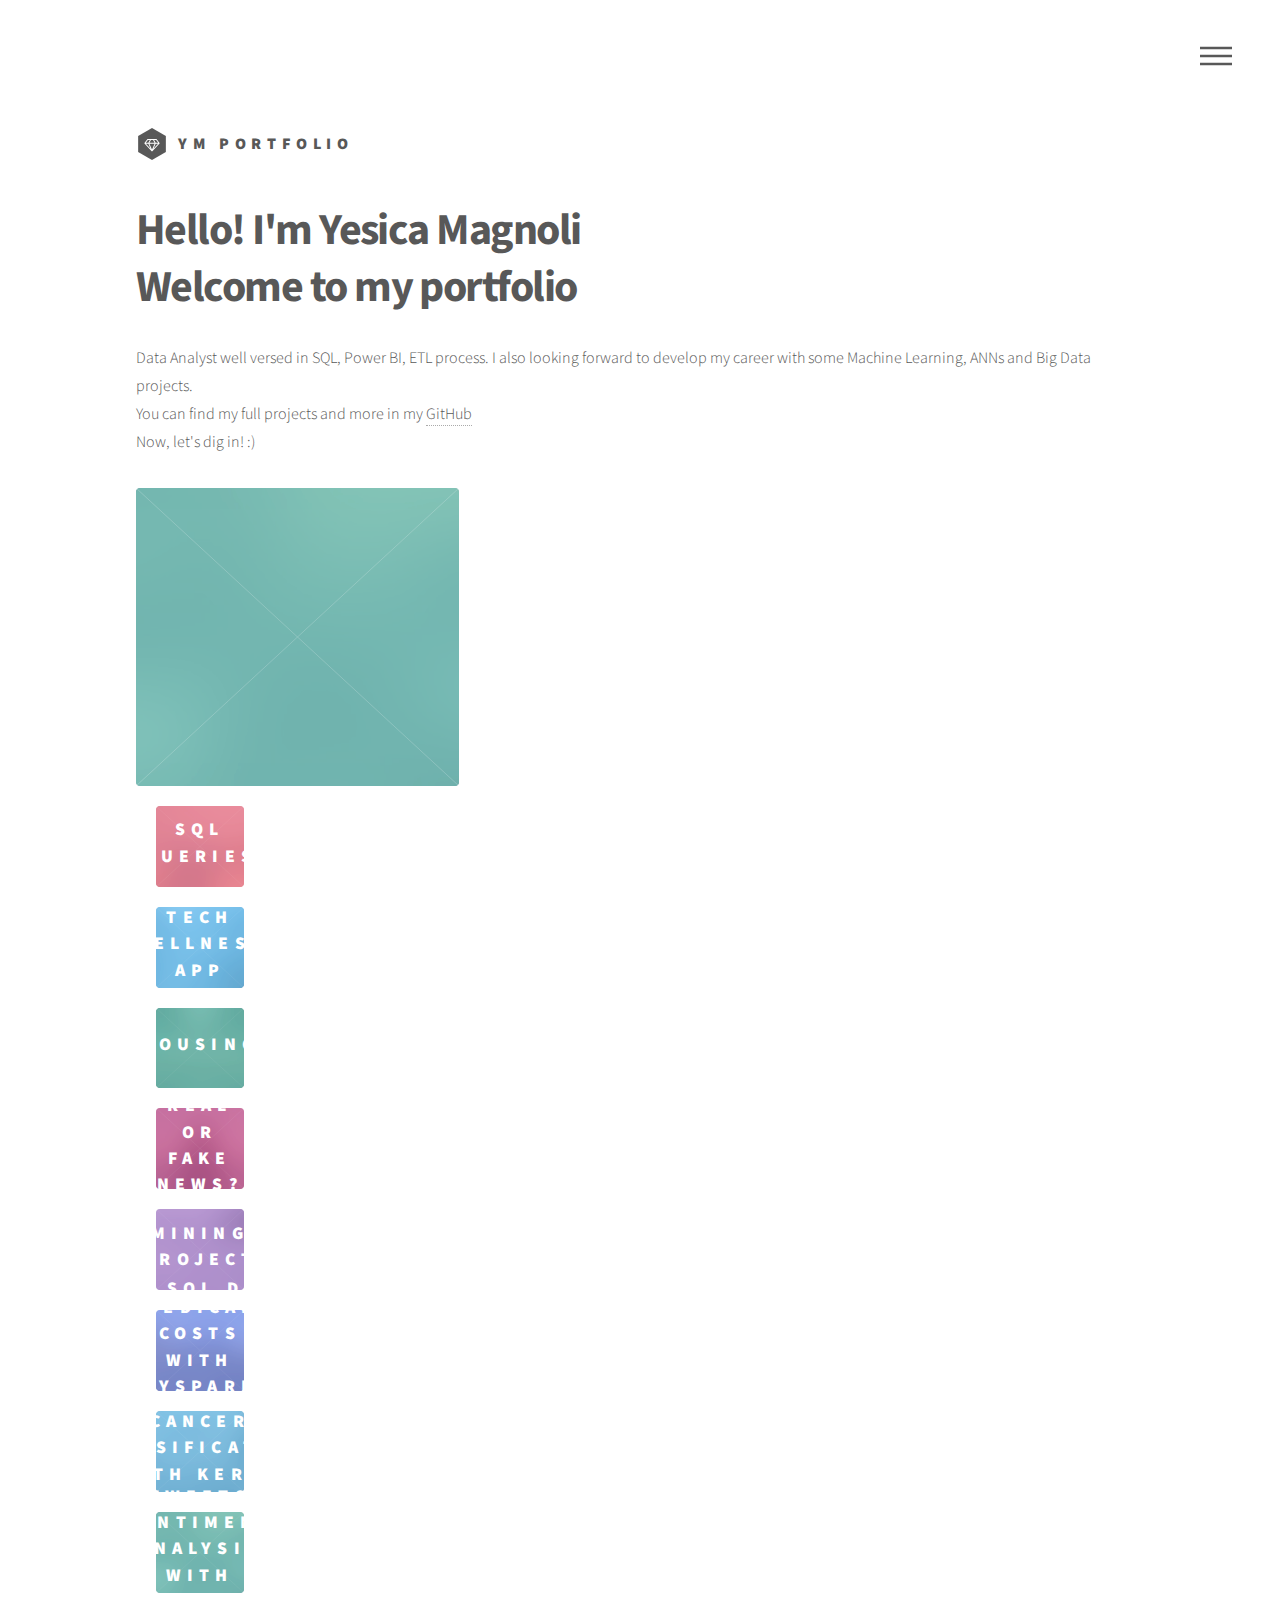
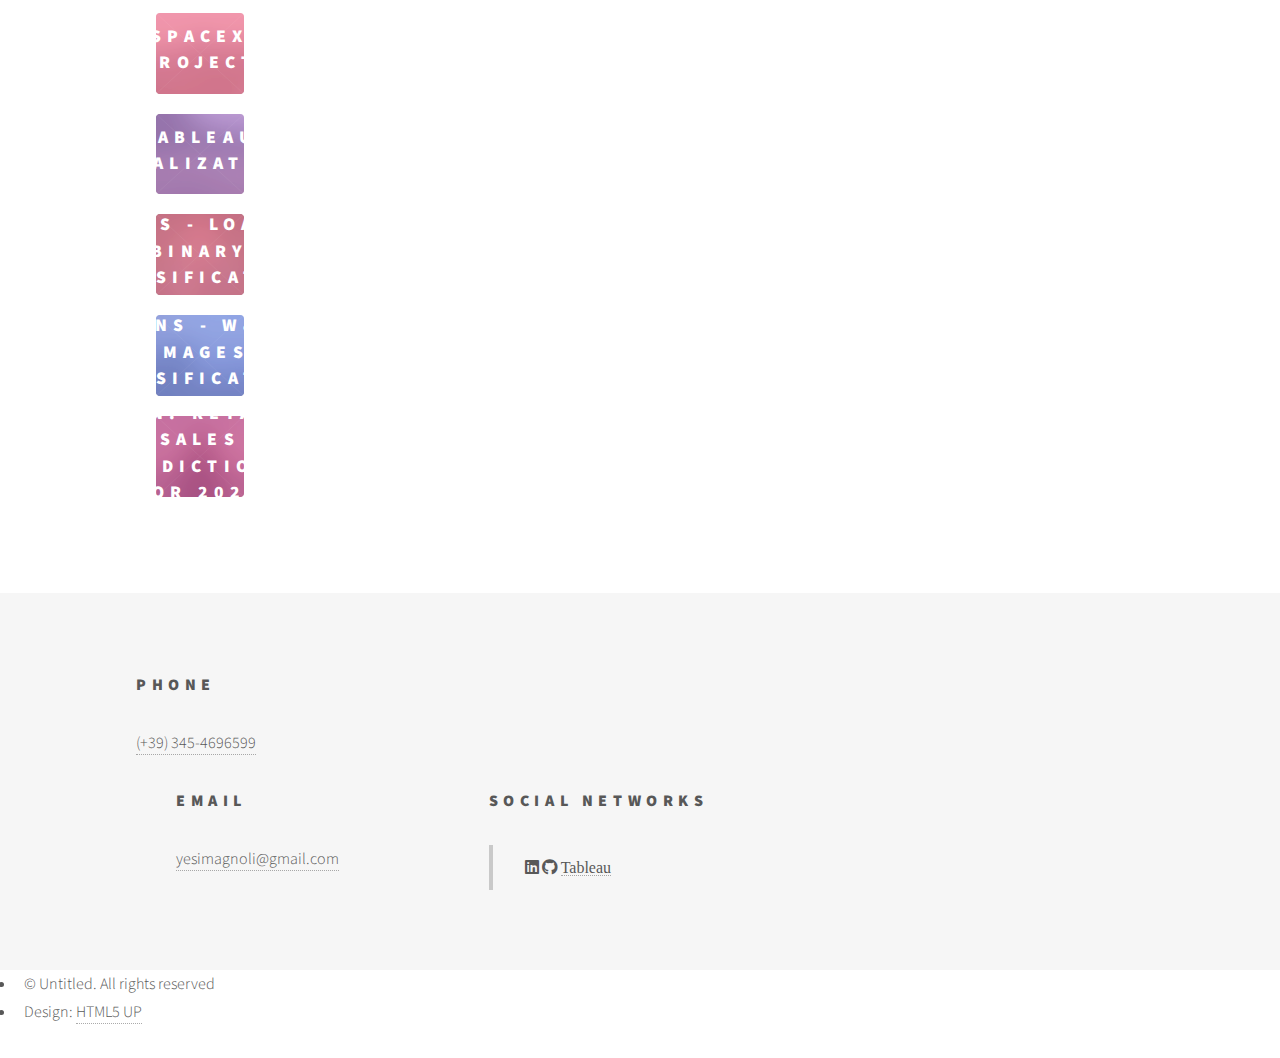
==== commit 2160d816: "Update index.html" ====
--- a/index.html
+++ b/index.html
@@ -50,11 +50,21 @@
 							<header>
 								<h1>Hello! I'm Yesica Magnoli<br />
 									Welcome to my portfolio</h1>
-								<p>Data Analyst well versed in SQL, Machine Learning, ANNs and Big Data projects with Apache Spark. Some visualization software of my knowledge are: Tableau and Power BI. <br />
+								<p>Data Analyst well versed in SQL, Power BI, ETL process. I also looking forward to develop my career with some Machine Learning, ANNs and Big Data projects. <br />
 								   You can find my full projects and more in my  <a href="https://github.com/Yesimg">GitHub</a> <br />
 								   Now, let's dig in! :)</p>
 							</header>
 							<section class="tiles">
+								<article class="style3">
+									<span class="image">
+										<img src="images/pic08.jpg" alt="" />
+									</span>
+									<a href="https://github.com/Yesimg/SQL_Projects/blob/main/woman_cross_sql_practice.pdf">
+										<h2>SQL Data Clean Up</h2>
+										<div class="content">
+											<p> I have been working in SQL Server to properly clean up the dataset and glean insights from the Women Ranking at the Crossfit Games 2021</p>
+										</div>
+									</a>								
 								<article class="style1">
 									<span class="image">
 										<img src="images/pic01.jpg" alt="" />
@@ -248,4 +258,4 @@
 			<script src="assets/js/main.js"></script>
 
 	</body>
-</html>+</html>
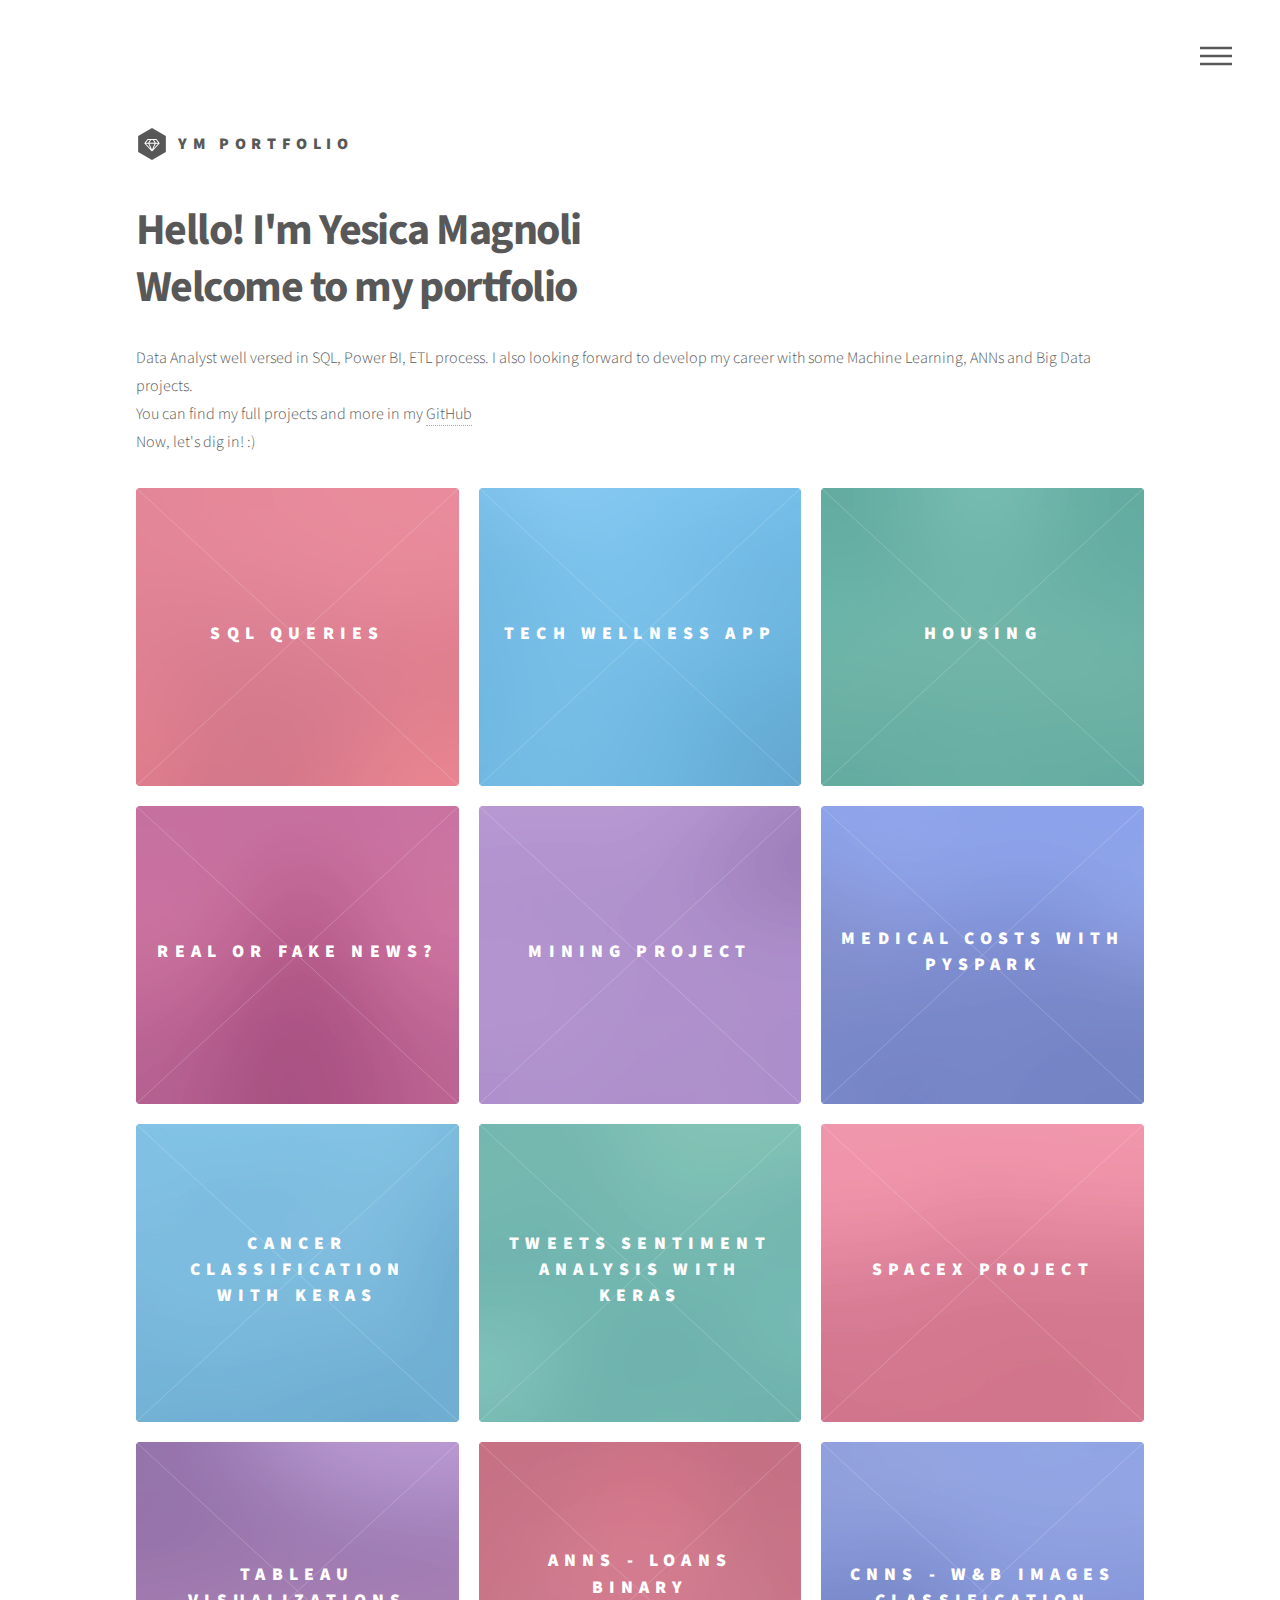
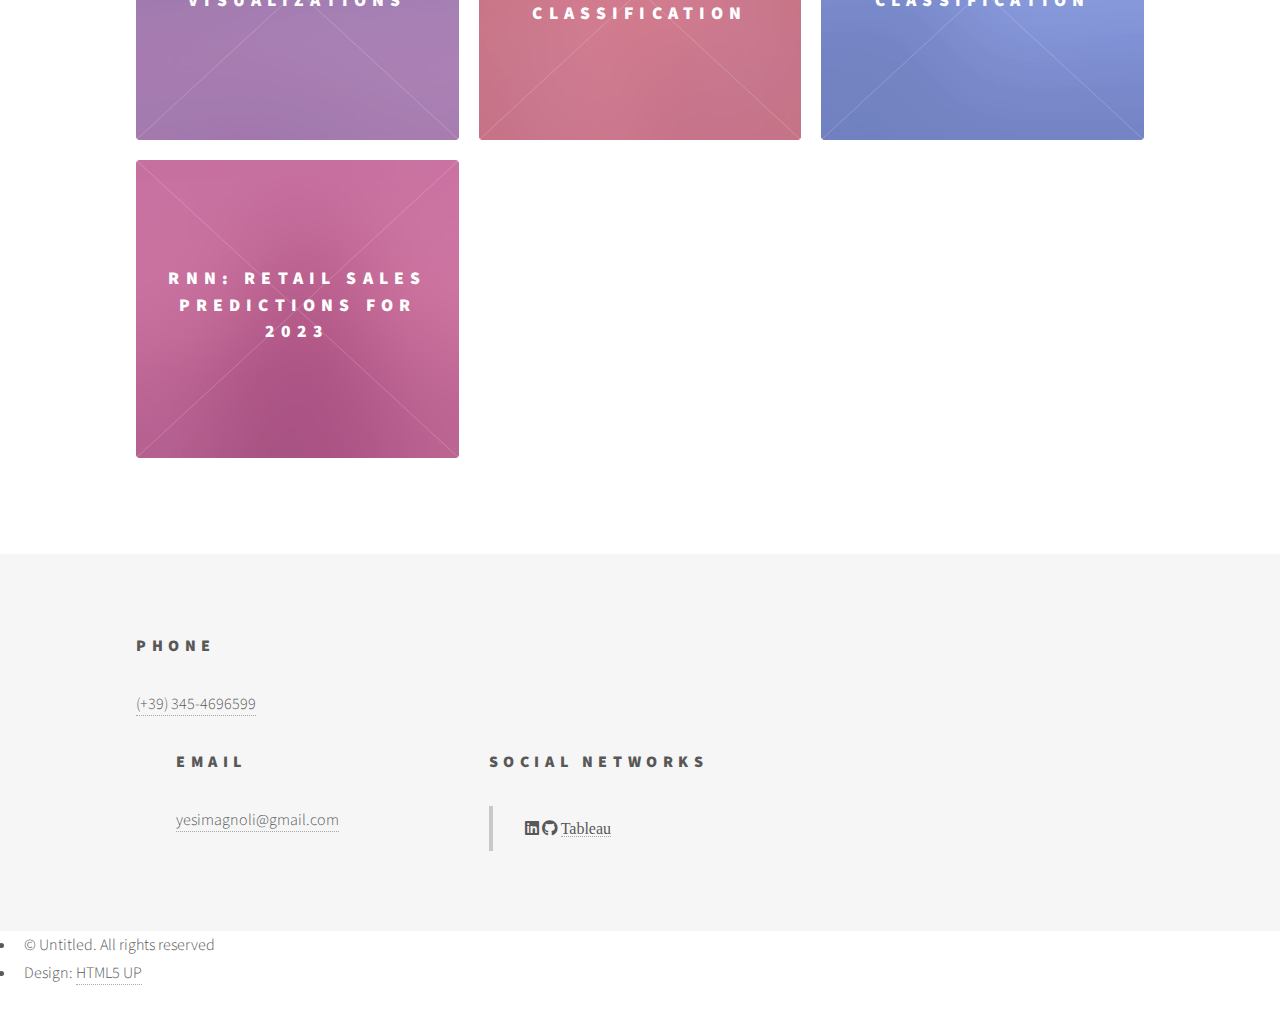
==== commit 898ad720: "Update index.html" ====
--- a/index.html
+++ b/index.html
@@ -54,17 +54,7 @@
 								   You can find my full projects and more in my  <a href="https://github.com/Yesimg">GitHub</a> <br />
 								   Now, let's dig in! :)</p>
 							</header>
-							<section class="tiles">
-								<article class="style3">
-									<span class="image">
-										<img src="images/pic08.jpg" alt="" />
-									</span>
-									<a href="https://github.com/Yesimg/SQL_Projects/blob/main/woman_cross_sql_practice.pdf">
-										<h2>SQL Data Clean Up</h2>
-										<div class="content">
-											<p> I have been working in SQL Server to properly clean up the dataset and glean insights from the Women Ranking at the Crossfit Games 2021</p>
-										</div>
-									</a>								
+							<section class="tiles">							
 								<article class="style1">
 									<span class="image">
 										<img src="images/pic01.jpg" alt="" />
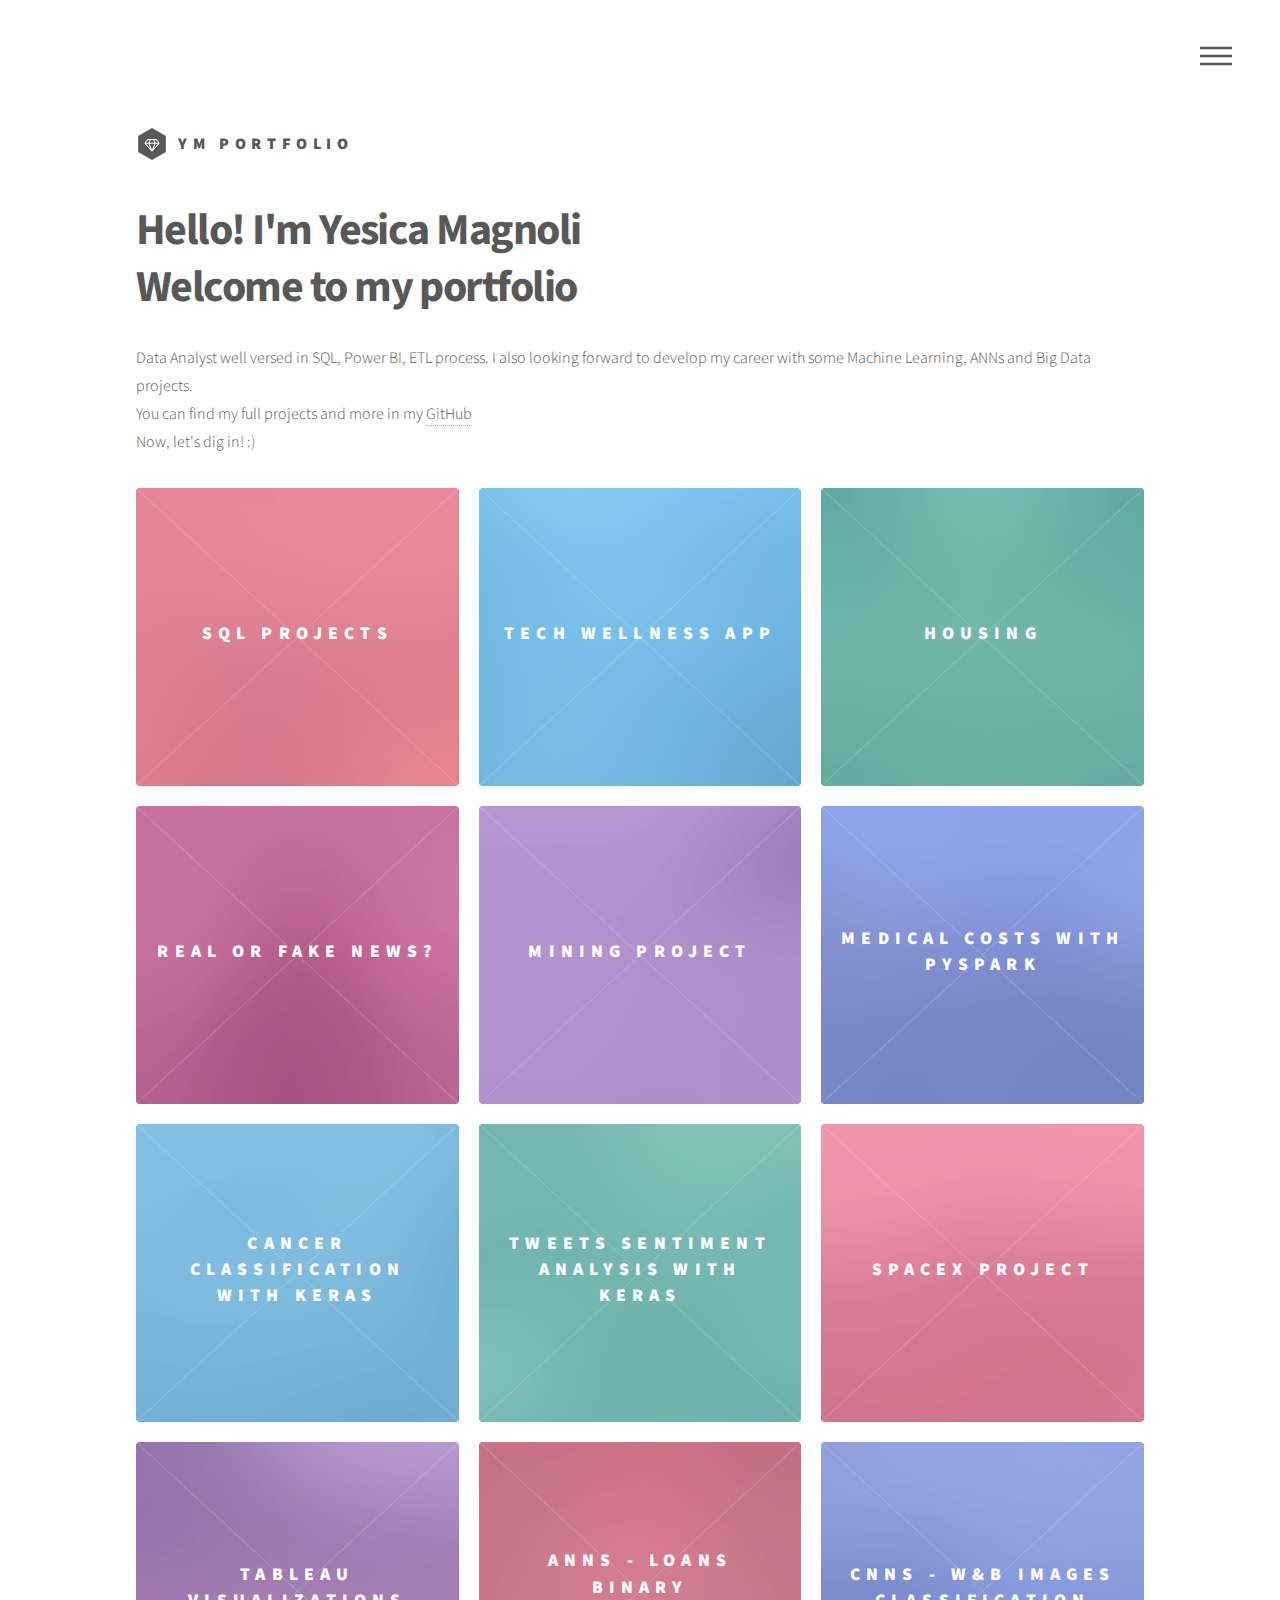
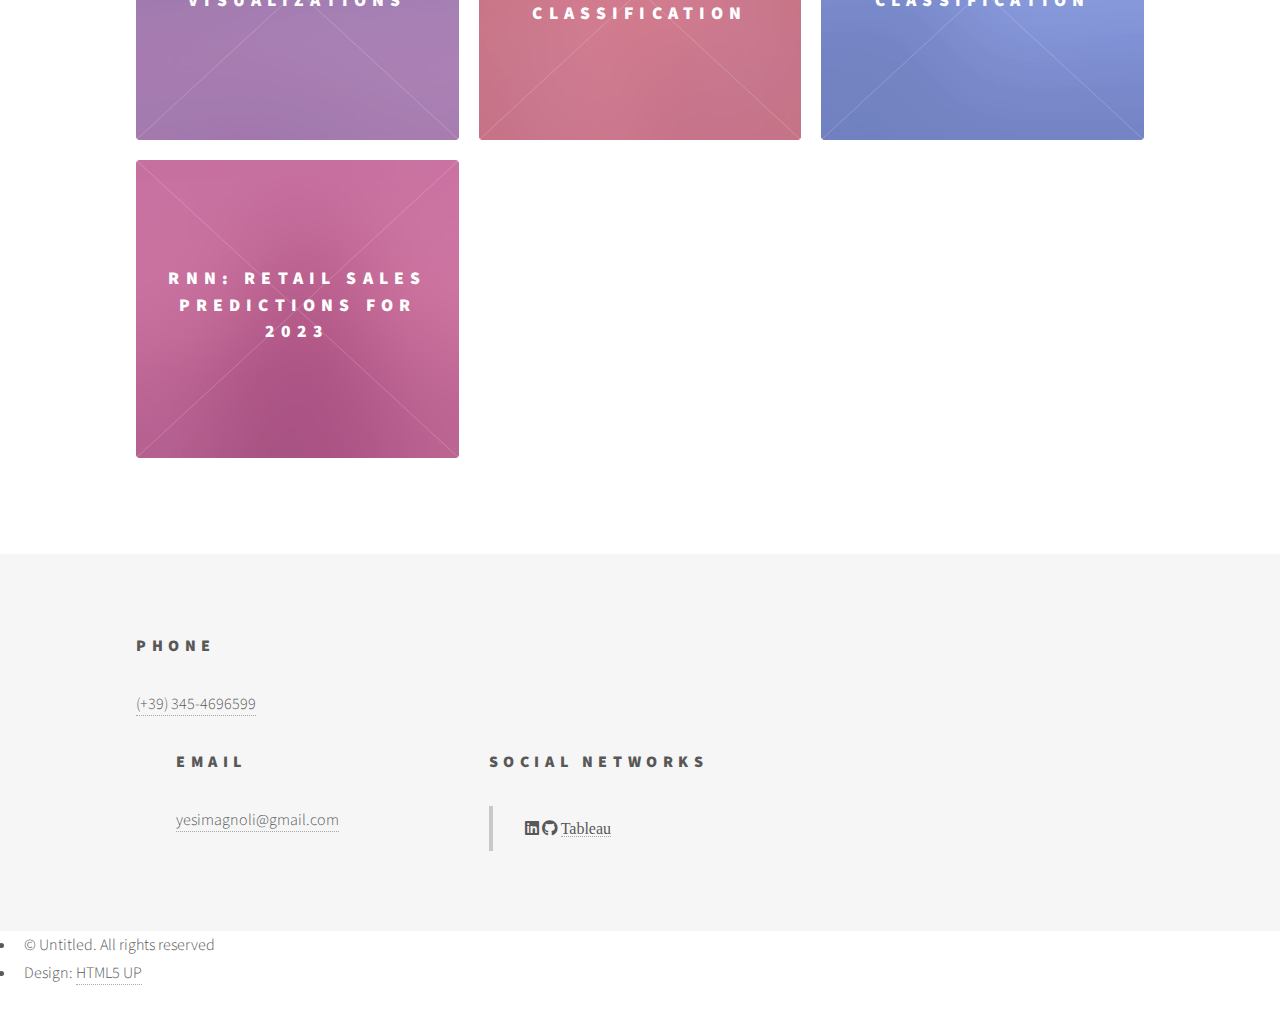
==== commit 98348e2f: "Update index.html" ====
--- a/index.html
+++ b/index.html
@@ -54,15 +54,15 @@
 								   You can find my full projects and more in my  <a href="https://github.com/Yesimg">GitHub</a> <br />
 								   Now, let's dig in! :)</p>
 							</header>
-							<section class="tiles">							
+							<section class="tiles">
 								<article class="style1">
 									<span class="image">
 										<img src="images/pic01.jpg" alt="" />
 									</span>
-									<a href="https://github.com/Yesimg/SQL_ChicagoCity/blob/main/ChicagoCity_queries.ipynb">
-										<h2>SQL queries</h2>
-										<div class="content">
-											<p>In this project, I executed SQL queries, create a temporary view and a store procedure to get insights from 3 different databases from Chicago's Data Portal. </p>
+									<a href="https://github.com/Yesimg/SQL_Projects">
+										<h2>SQL projects</h2>
+										<div class="content">
+											<p>Here you will find some of my SQL showcases. One, with cleaning up process from the 2021 Crossfit Games' Women Ranking dataset. In the second project, I created a temporary view and a stored procedure to get insights from 3 different databases from Chicago's Data Portal. </p>
 										</div>
 									</a>
 								</article>
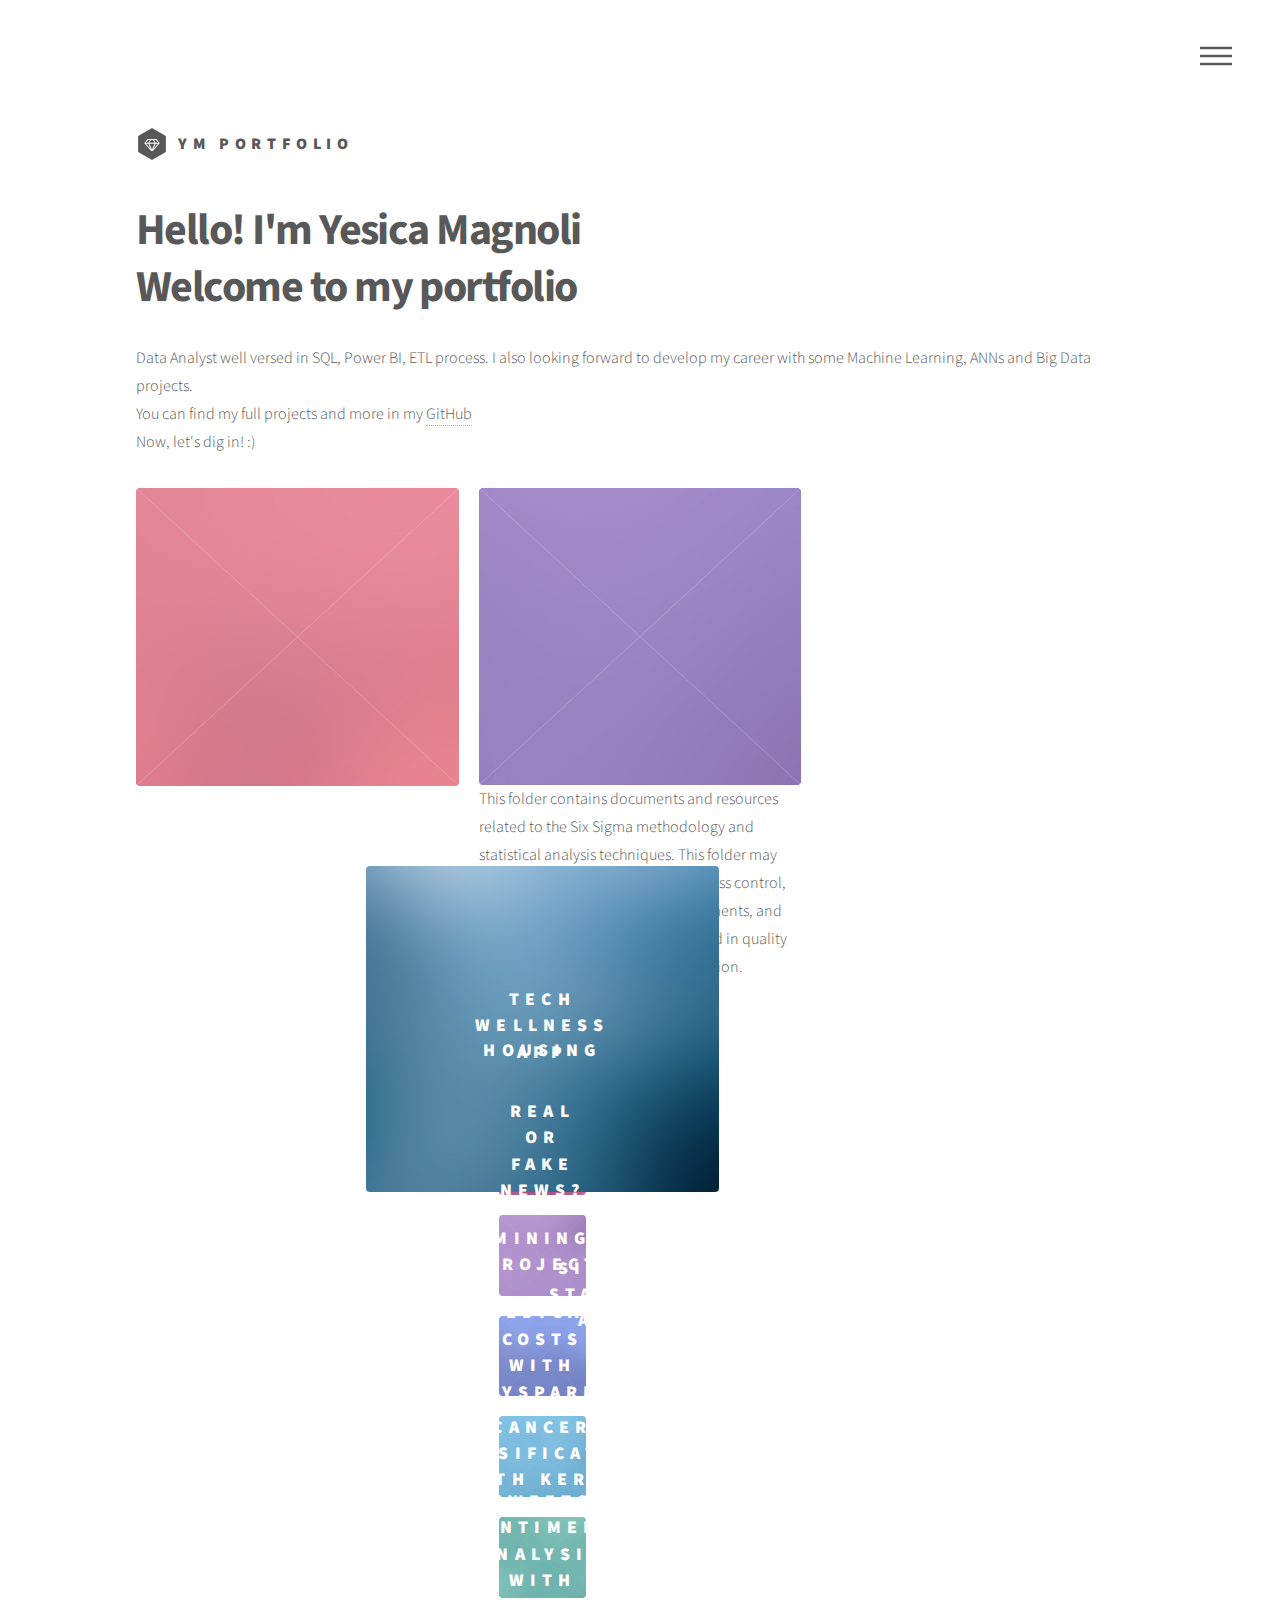
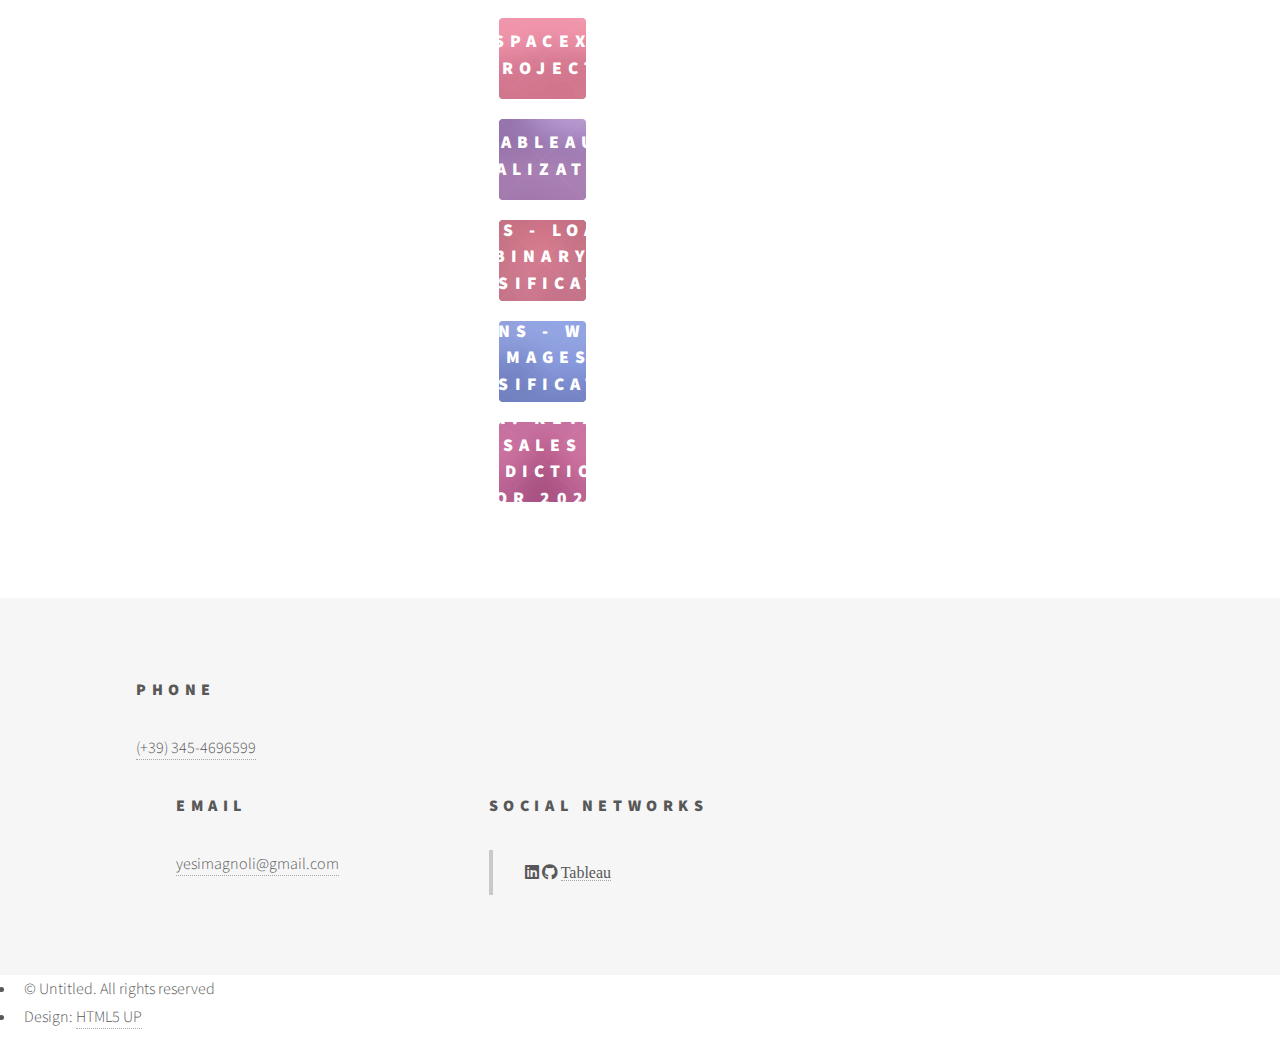
==== commit c517a133: "Add files via upload" ====
--- a/index.html
+++ b/index.html
@@ -66,6 +66,15 @@
 										</div>
 									</a>
 								</article>
+									<article class="style5">
+									<span class="image">
+										<img src="images/pic15.jpg" alt="" />
+									</span>
+									<a href="https://github.com/Yesimg/Six-Sigma-and-Statistics">
+										<h2>Six Sigma & Statisticals Analysis</h2>
+										<div class="content">
+											<p>This folder contains documents and resources related to the Six Sigma methodology and statistical analysis techniques. This folder may include materials on statistical process control, hypothesis testing, design of experiments, and other statistical tools commonly used in quality improvement and process optimization. 	
+											</p> 
 								<article class="style2">
 									<span class="image">
 										<img src="images/pic02.jpg" alt="" />
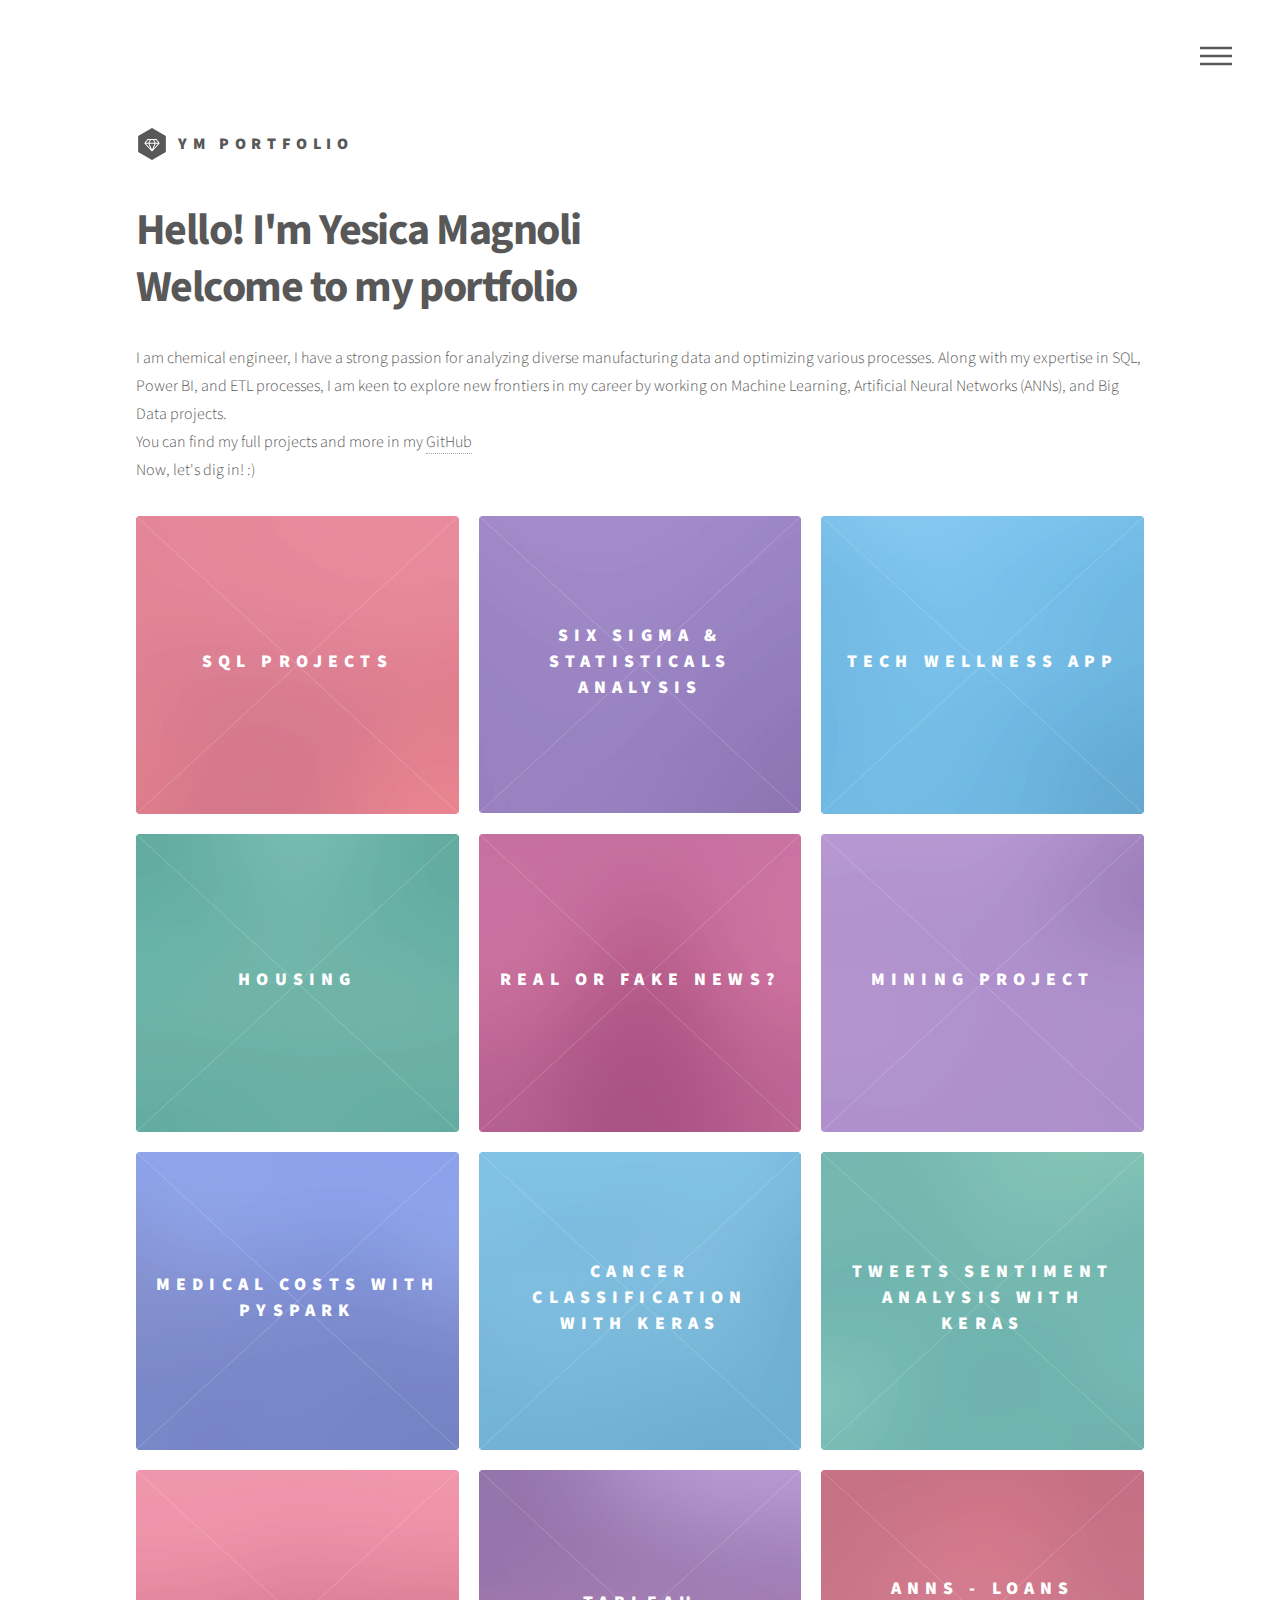
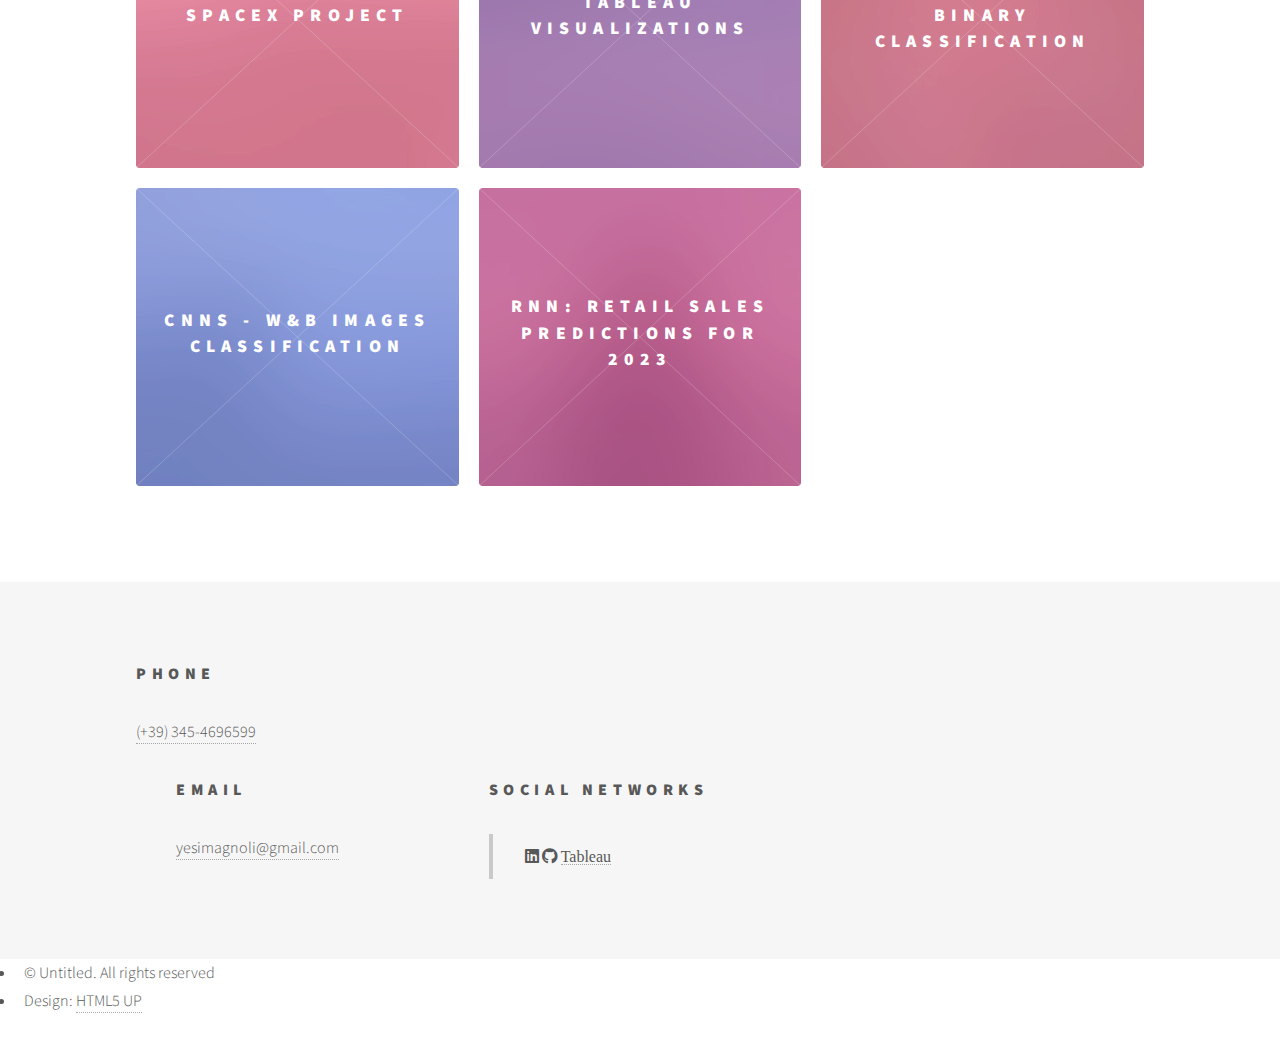
==== commit 5b8954e8: "Add files via upload" ====
--- a/index.html
+++ b/index.html
@@ -50,7 +50,7 @@
 							<header>
 								<h1>Hello! I'm Yesica Magnoli<br />
 									Welcome to my portfolio</h1>
-								<p>Data Analyst well versed in SQL, Power BI, ETL process. I also looking forward to develop my career with some Machine Learning, ANNs and Big Data projects. <br />
+								<p> I am chemical engineer, I have a strong passion for analyzing diverse manufacturing data and optimizing various processes. Along with my expertise in SQL, Power BI, and ETL processes, I am keen to explore new frontiers in my career by working on Machine Learning, Artificial Neural Networks (ANNs), and Big Data projects. <br />
 								   You can find my full projects and more in my  <a href="https://github.com/Yesimg">GitHub</a> <br />
 								   Now, let's dig in! :)</p>
 							</header>
@@ -75,6 +75,9 @@
 										<div class="content">
 											<p>This folder contains documents and resources related to the Six Sigma methodology and statistical analysis techniques. This folder may include materials on statistical process control, hypothesis testing, design of experiments, and other statistical tools commonly used in quality improvement and process optimization. 	
 											</p> 
+										</div>
+									</a>
+								</article>
 								<article class="style2">
 									<span class="image">
 										<img src="images/pic02.jpg" alt="" />
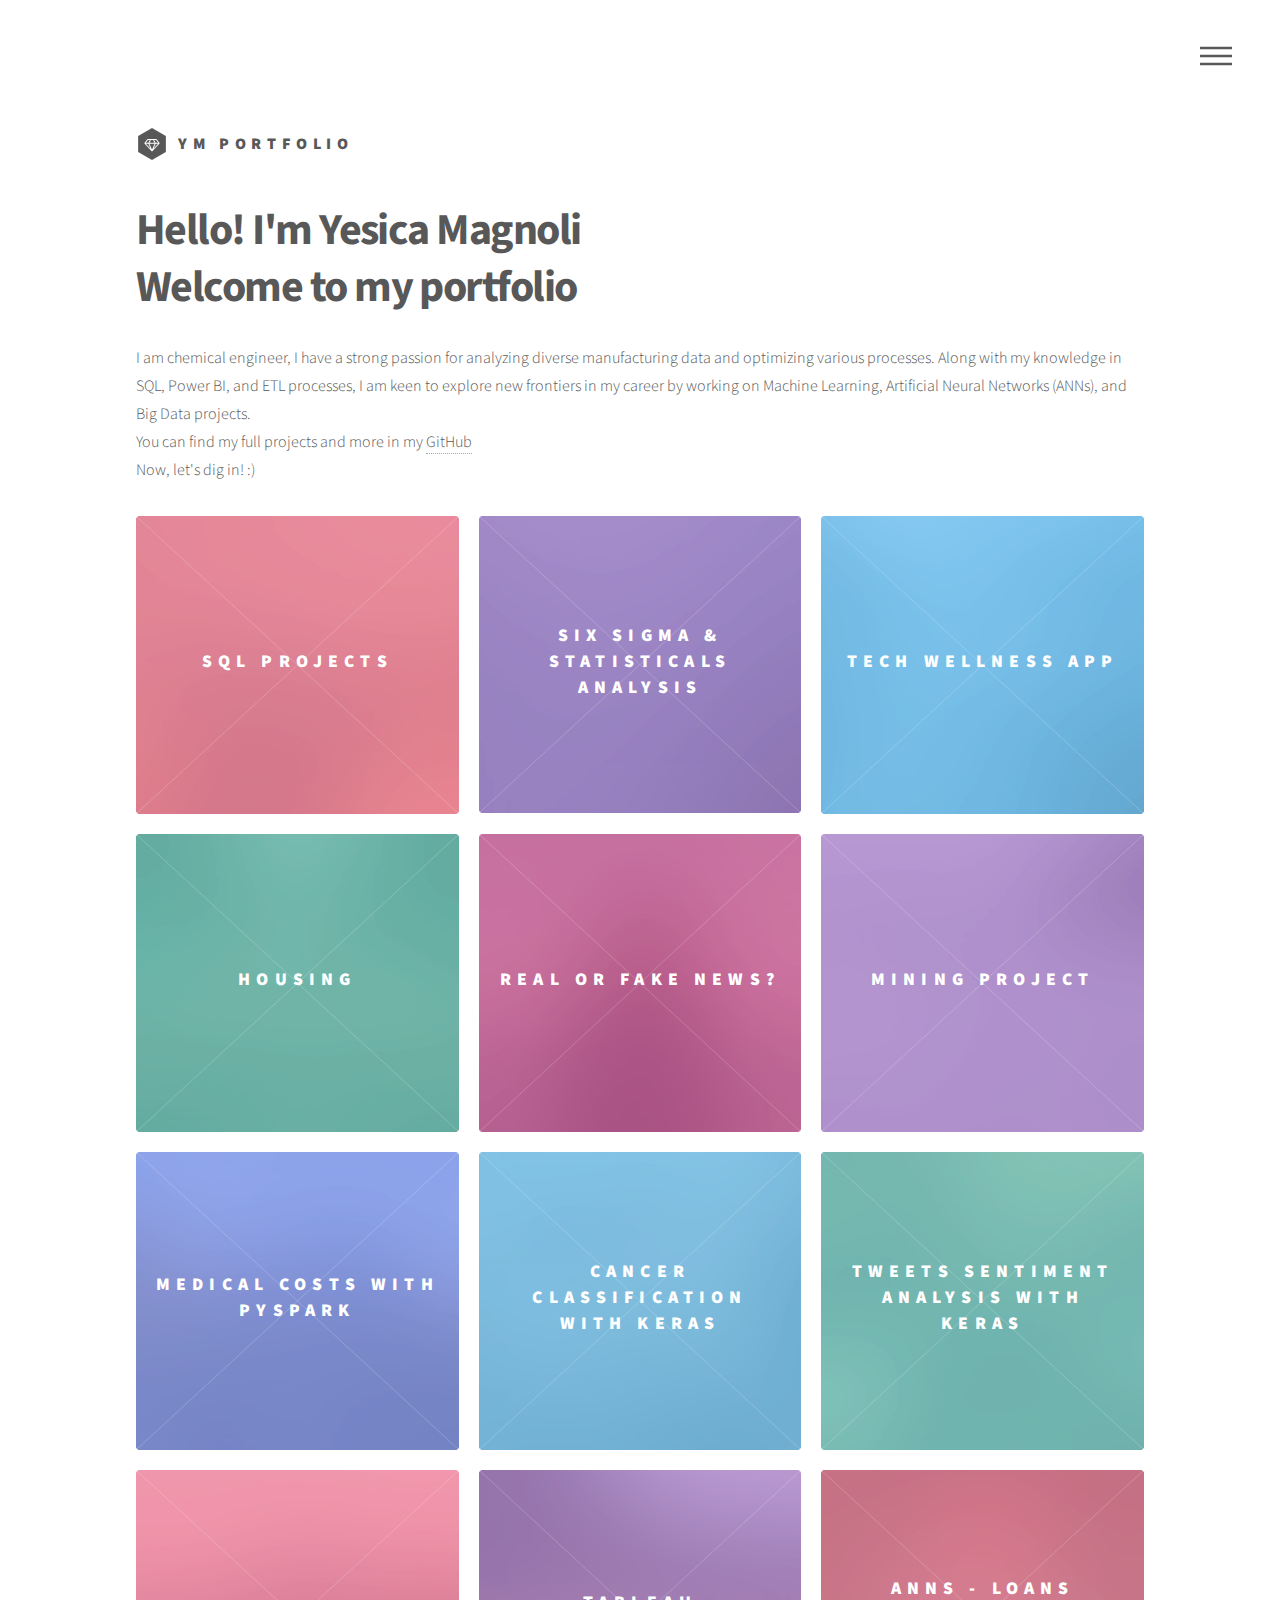
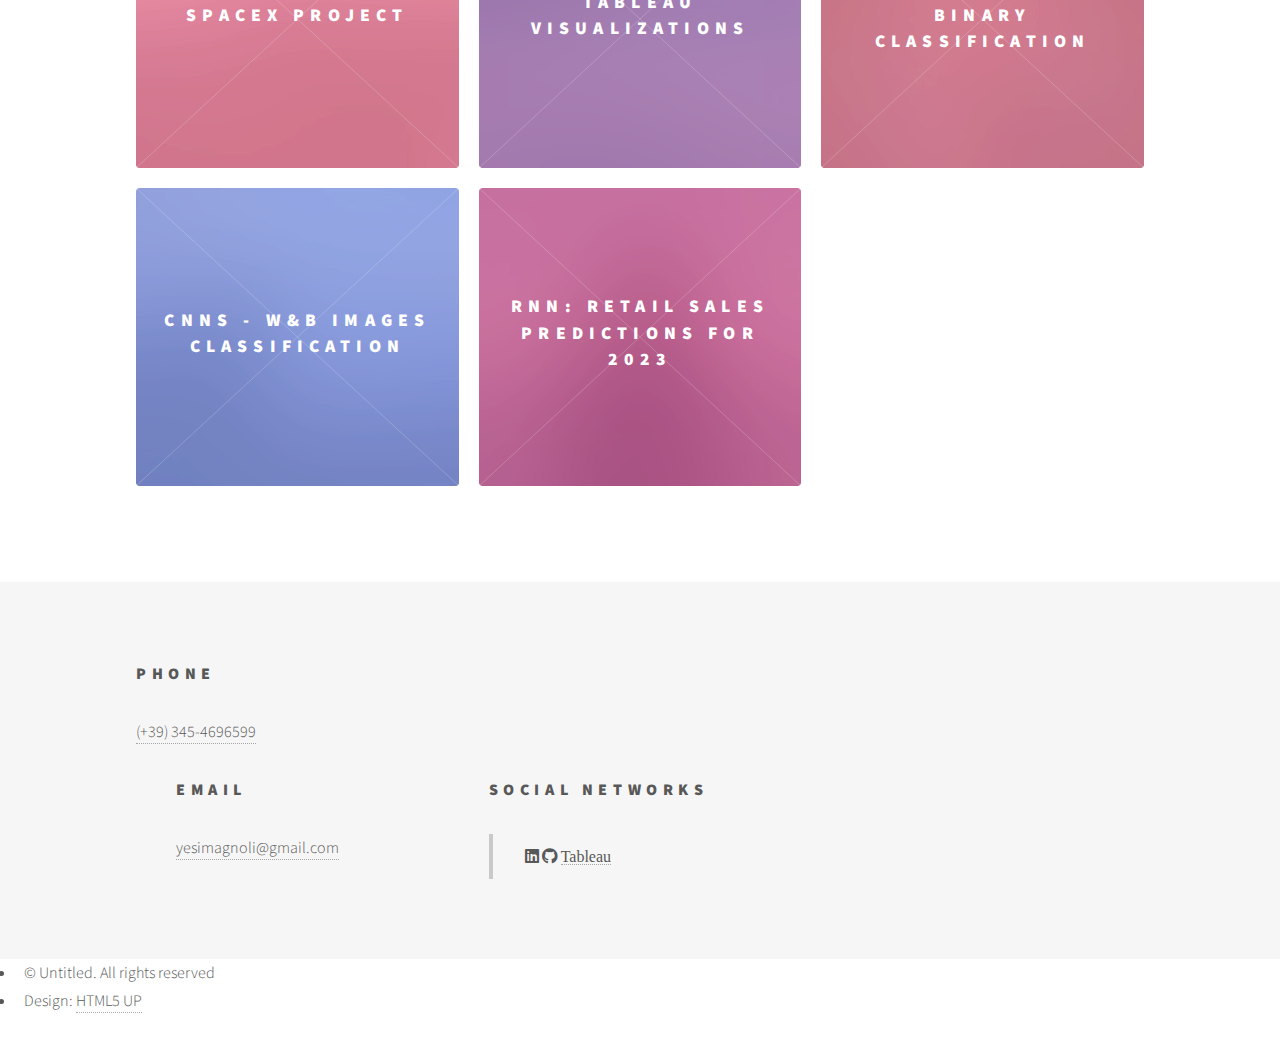
==== commit 91bf2132: "Update index.html" ====
--- a/index.html
+++ b/index.html
@@ -50,7 +50,7 @@
 							<header>
 								<h1>Hello! I'm Yesica Magnoli<br />
 									Welcome to my portfolio</h1>
-								<p> I am chemical engineer, I have a strong passion for analyzing diverse manufacturing data and optimizing various processes. Along with my expertise in SQL, Power BI, and ETL processes, I am keen to explore new frontiers in my career by working on Machine Learning, Artificial Neural Networks (ANNs), and Big Data projects. <br />
+								<p> I am chemical engineer, I have a strong passion for analyzing diverse manufacturing data and optimizing various processes. Along with my knowledge in SQL, Power BI, and ETL processes, I am keen to explore new frontiers in my career by working on Machine Learning, Artificial Neural Networks (ANNs), and Big Data projects. <br />
 								   You can find my full projects and more in my  <a href="https://github.com/Yesimg">GitHub</a> <br />
 								   Now, let's dig in! :)</p>
 							</header>
@@ -65,7 +65,7 @@
 											<p>Here you will find some of my SQL showcases. One, with cleaning up process from the 2021 Crossfit Games' Women Ranking dataset. In the second project, I created a temporary view and a stored procedure to get insights from 3 different databases from Chicago's Data Portal. </p>
 										</div>
 									</a>
-								</article>
+									</article>
 									<article class="style5">
 									<span class="image">
 										<img src="images/pic15.jpg" alt="" />
@@ -73,7 +73,7 @@
 									<a href="https://github.com/Yesimg/Six-Sigma-and-Statistics">
 										<h2>Six Sigma & Statisticals Analysis</h2>
 										<div class="content">
-											<p>This folder contains documents and resources related to the Six Sigma methodology and statistical analysis techniques. This folder may include materials on statistical process control, hypothesis testing, design of experiments, and other statistical tools commonly used in quality improvement and process optimization. 	
+											<p>This folder contains documents related to the Six Sigma methodology,statistical process control, hypothesis testing, design of experiments, and other statistical tools commonly used in quality improvement and process optimization. 	
 											</p> 
 										</div>
 									</a>
